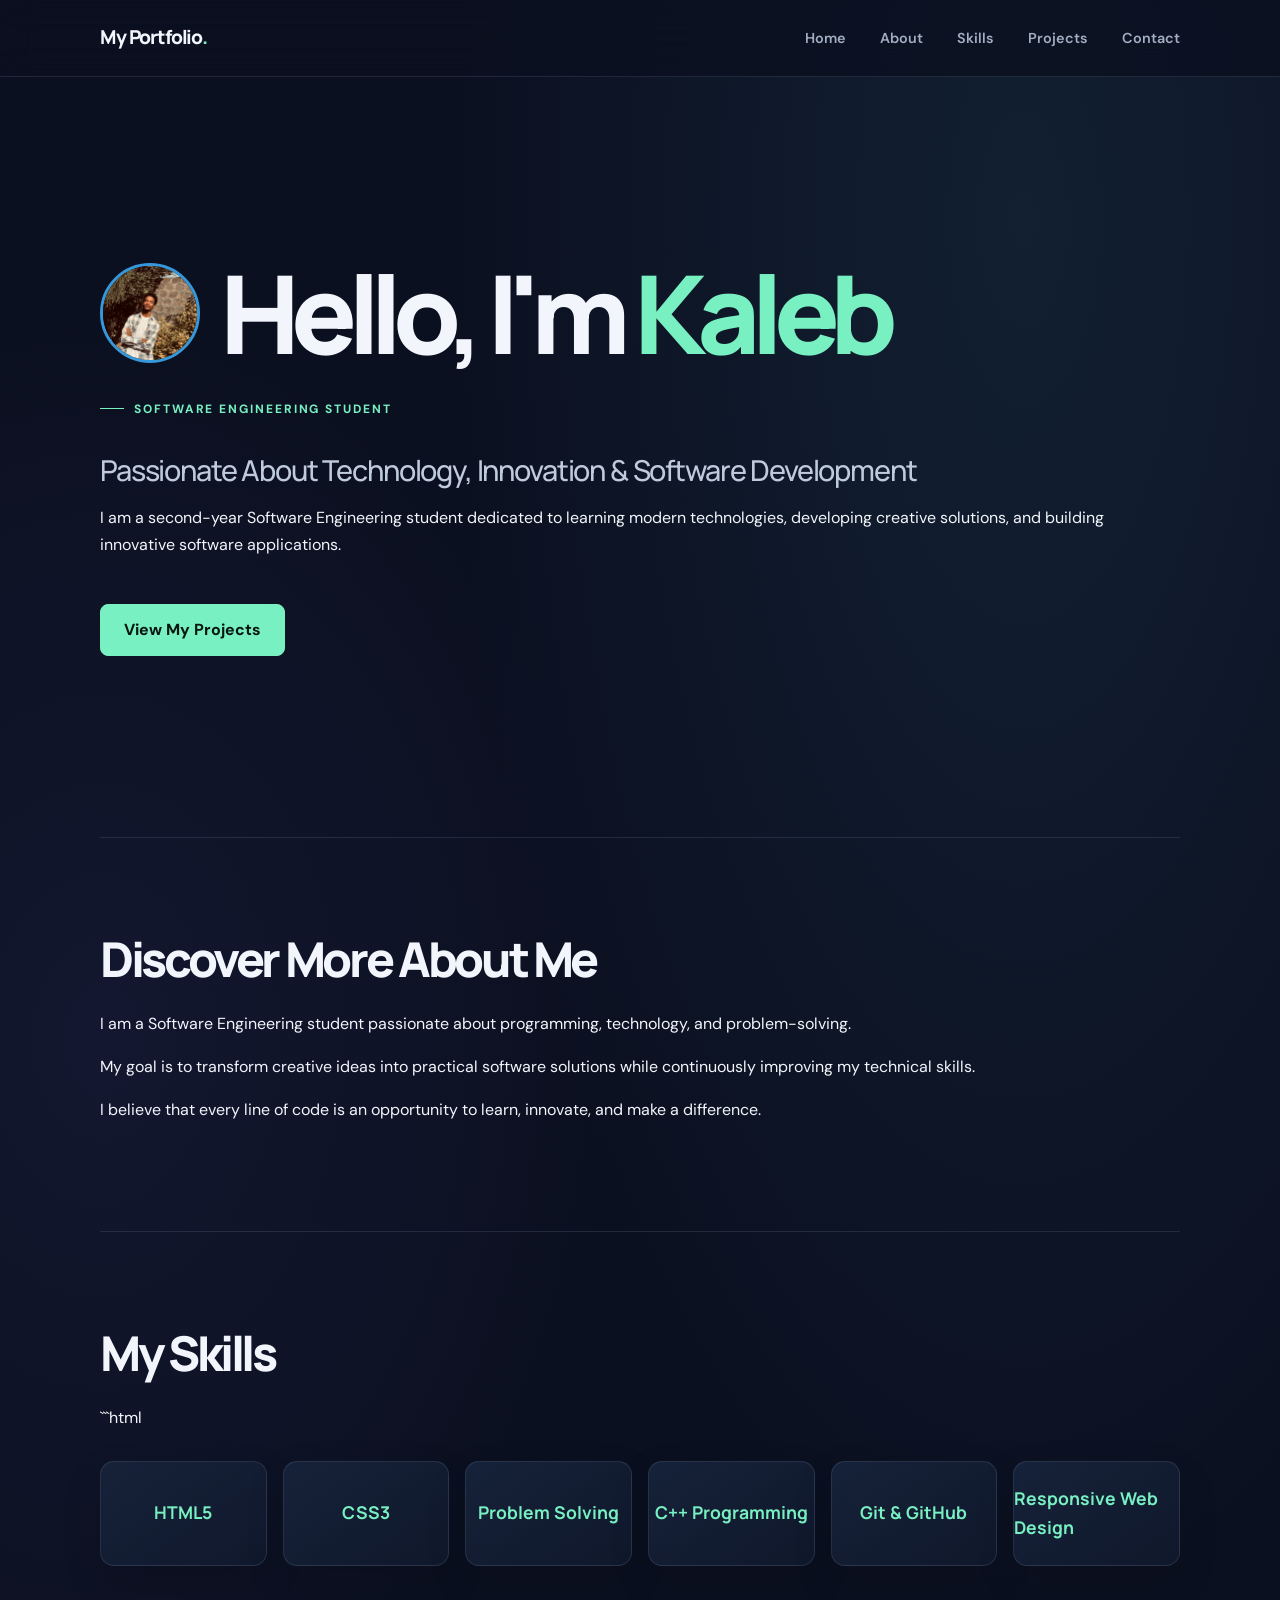
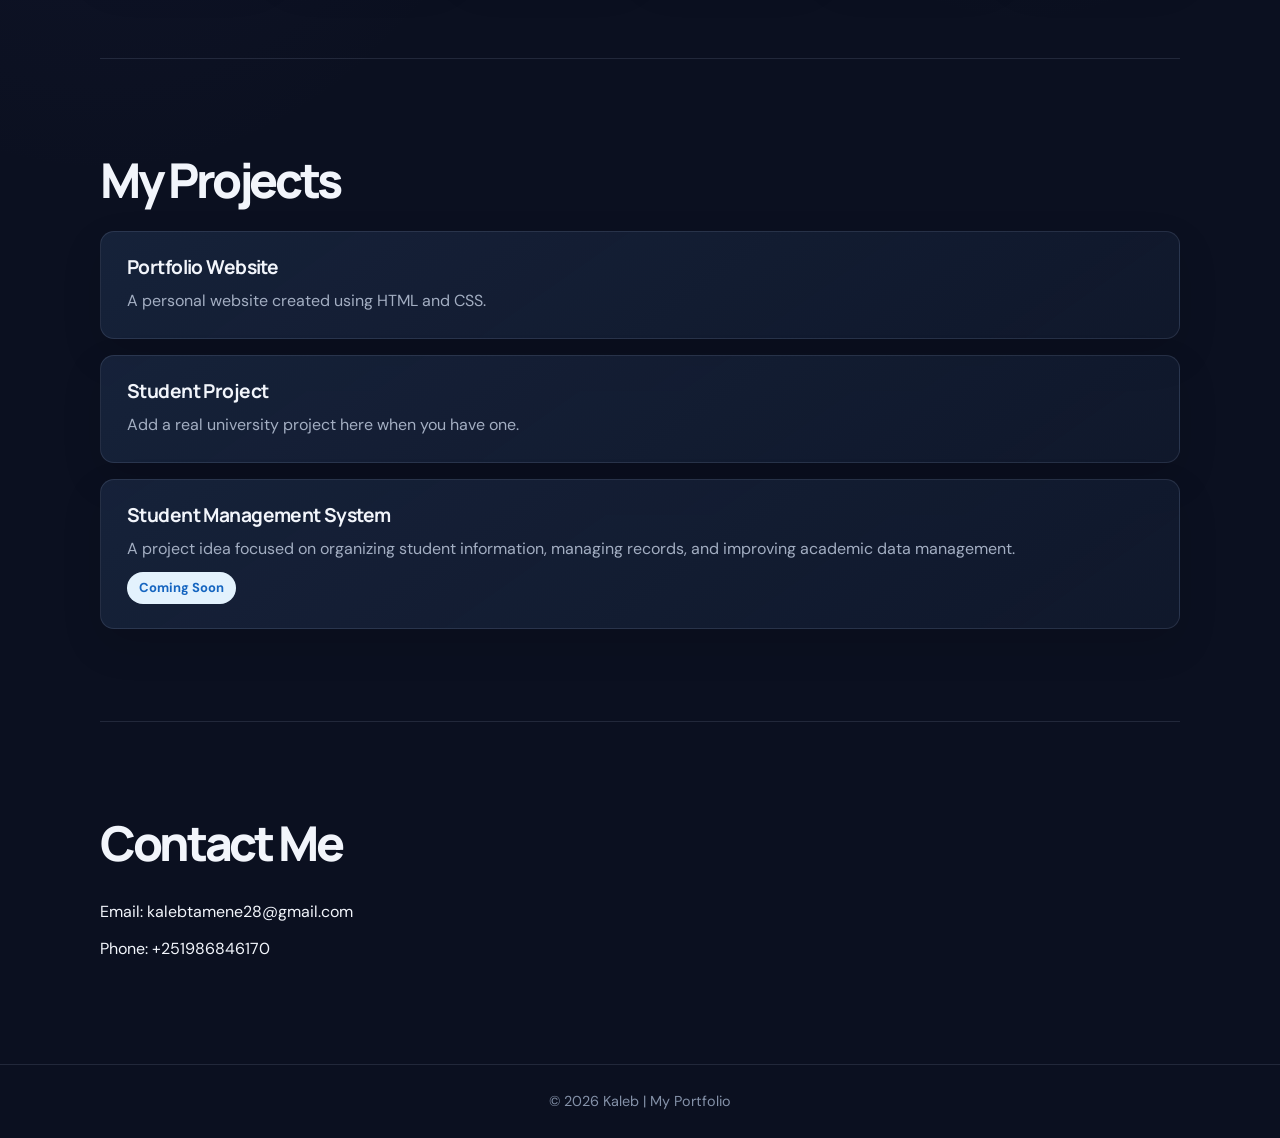
==== index.html @ f167cd74 "jbdnk" ====
<!DOCTYPE html>
<html lang="en">
<head>
  <meta charset="UTF-8">
  <meta name="viewport" content="width=device-width, initial-scale=1.0">
  <title>My Portfolio</title>
  <link rel="stylesheet" href="style.css">
</head>
<body>
<header>
  <nav>
    <h2>My Portfolio</h2>
      
      <div class="links">
        <a href="#home">Home</a>
        <a href="#about">About</a>
        <a href="#skills">Skills</a>
        <a href="#projects">Projects</a>
        <a href="#contact">Contact</a>
      </div>
    </nav>
  

</header>
  
  <section id="home" class="hero">
    <div class="profile-intro">
      <img src="imgka.webp" alt="Photo of Kaleb" class="profile-pic">
      <h1>Hello, I'm <span>Kaleb</span></h1>
    </div>
      <p class="tag">SOFTWARE ENGINEERING STUDENT</p>

    <h3>Passionate About Technology, Innovation & Software Development</h3>
    <p>
  I am a second-year Software Engineering student dedicated to learning
  modern technologies, developing creative solutions, and building
  innovative software applications.
</p>
    <a class="btn" href="#projects">View My Projects</a>
  </section>

  <section id="about">
   <h2>Discover More About Me</h2>
   <p>
  I am a Software Engineering student passionate about programming,
  technology, and problem-solving.
</p>

<p>
  My goal is to transform creative ideas into practical software
  solutions while continuously improving my technical skills.
</p>

<p>
  I believe that every line of code is an opportunity to learn,
  innovate, and make a difference.
</p>
  </section>

  <section id="skills">
    <h2>My Skills</h2>
    ```html
<div class="cards">
  <div class="card">HTML5</div>
  <div class="card">CSS3</div>
  <div class="card">Problem Solving</div>
  <div class="card">C++ Programming</div>
  <div class="card">Git & GitHub</div>
  <div class="card">Responsive Web Design</div>
</div>
  </section>

  <section id="projects">
    <h2>My Projects</h2>
    <div class="card">
      <h3>Portfolio Website</h3>
      <p>A personal website created using HTML and CSS.</p>
    </div>
    <div class="card">
      <h3>Student Project</h3>
      <p>Add a real university project here when you have one.</p>
    </div>
    <div class="card">
  <h3>Student Management System</h3>
  <p>
    A project idea focused on organizing student information,
    managing records, and improving academic data management.
  </p>
  <span class="project-status">Coming Soon</span>
</div>
  </section>

  <section id="contact">
    <h2>Contact Me</h2>
    <p>Email: kalebtamene28@gmail.com</p>
    <p>Phone: +251986846170</p>
  </section>

  <footer>
    <p>&copy; 2026 Kaleb | My Portfolio</p>
  </footer>

  <script src="script.js"></script>
</body>
</html>
---- style.css ----
@import url("https://fonts.googleapis.com/css2?family=DM+Sans:wght@400;500;600;700&family=Manrope:wght@400;500;600;700;800&display=swap");

:root {
  color-scheme: dark;
  --page: #0b1020;
  --surface: #111a2e;
  --surface-light: #17233b;
  --text: #f2f5fb;
  --muted: #a3aec2;
  --accent: #78f0c2;
  --accent-strong: #3dd6a0;
  --line: rgba(195, 212, 240, 0.12);
  --content-width: 1080px;
}

* {
  box-sizing: border-box;
}

html {
  scroll-behavior: smooth;
  scroll-padding-top: 96px;
}

body {
  min-width: 320px;
  margin: 0;
  background:
    radial-gradient(ellipse at 80% 8%, rgba(55, 115, 145, 0.16), transparent 36rem),
    radial-gradient(ellipse at 8% 38%, rgba(76, 75, 160, 0.12), transparent 32rem),
    var(--page);
  color: var(--text);
  font-family: "DM Sans", sans-serif;
  font-size: 16px;
  line-height: 1.7;
  -webkit-font-smoothing: antialiased;
}

::selection {
  background: var(--accent);
  color: var(--page);
}

a {
  color: inherit;
}

header {
  position: sticky;
  z-index: 10;
  top: 0;
  border-bottom: 1px solid var(--line);
  background: rgba(11, 16, 32, 0.82);
  backdrop-filter: blur(18px);
}

nav {
  display: flex;
  width: min(var(--content-width), calc(100% - 48px));
  min-height: 76px;
  align-items: center;
  justify-content: space-between;
  margin: 0 auto;
}

nav h2 {
  margin: 0;
  color: var(--text);
  font-family: "Manrope", sans-serif;
  font-size: 1.2rem;
  font-weight: 800;
  letter-spacing: -0.06em;
}

nav h2::after {
  color: var(--accent);
  content: ".";
}

.links {
  display: flex;
  align-items: center;
  gap: clamp(16px, 3vw, 34px);
}

.links a {
  color: var(--muted);
  font-size: 0.9rem;
  font-weight: 600;
  text-decoration: none;
  transition: color 180ms ease;
}

.links a:hover,
.links a:focus-visible {
  color: var(--accent);
}

section {
  width: min(var(--content-width), calc(100% - 48px));
  margin: 0 auto;
  padding: 92px 0;
}

.hero {
  display: flex;
  min-height: min(760px, calc(100svh - 76px));
  flex-direction: column;
  align-items: flex-start;
  justify-content: center;
  padding-top: 100px;
  padding-bottom: 110px;
}

.tag {
  display: inline-flex;
  align-items: center;
  gap: 10px;
  margin: 0 0 20px;
  color: var(--accent);
  font-size: 0.75rem;
  font-weight: 700;
  letter-spacing: 0.16em;
}

.tag::before {
  width: 24px;
  height: 1px;
  background: currentColor;
  content: "";
}

h1,
h2,
h3,
h4 {
  color: var(--text);
  font-family: "Manrope", sans-serif;
  line-height: 1.2;
}

.hero h1 {
  margin: 0;
  font-size: clamp(3.5rem, 9vw, 6.8rem);
  font-weight: 800;
  letter-spacing: -0.085em;
}

.hero h1 span {
  color: var(--accent);
}

.hero h3 {
  margin: 14px 0 0;
  color: #c0cadd;
  font-size: clamp(1.25rem, 3vw, 1.8rem);
  font-weight: 500;
  letter-spacing: -0.04em;
}

.about-intro,
.about-description {
  max-width: 650px;
  color: var(--muted);
  font-size: 1.04rem;
}

.hero .about-intro {
  margin: 28px 0 0;
  color: #d3dbea;
  font-size: clamp(1.05rem, 2vw, 1.2rem);
}

.hero .about-intro + .about-intro {
  display: none;
}

.hero .about-description {
  margin: 12px 0 0;
}

.btn {
  display: inline-flex;
  min-height: 52px;
  align-items: center;
  justify-content: center;
  margin-top: 30px;
  padding: 0 23px;
  border: 1px solid var(--accent);
  border-radius: 8px;
  background: var(--accent);
  color: #071610;
  font-weight: 700;
  text-decoration: none;
  transition: background 180ms ease, color 180ms ease, transform 180ms ease;
}

.btn:hover {
  transform: translateY(-3px);
  background: transparent;
  color: var(--accent);
}

#about,
#skills,
#projects,
#contact {
  border-top: 1px solid var(--line);
}

section > h2,
#projects > h3 {
  margin: 0 0 22px;
  font-size: clamp(2rem, 5vw, 3rem);
  font-weight: 800;
  letter-spacing: -0.07em;
}

#about .about-intro {
  margin: 0 0 12px;
  color: #d3dbea;
  font-size: 1.2rem;
}

#about .about-description {
  margin: 0;
}

.cards {
  display: grid;
  grid-template-columns: repeat(auto-fit, minmax(150px, 1fr));
  gap: 16px;
  margin-top: 30px;
}

.card {
  border: 1px solid var(--line);
  border-radius: 14px;
  background: linear-gradient(145deg, rgba(23, 35, 59, 0.94), rgba(17, 26, 46, 0.8));
  box-shadow: 0 16px 40px rgba(0, 0, 0, 0.12);
}

.cards .card {
  display: grid;
  min-height: 105px;
  place-items: center;
  color: var(--accent);
  font-family: "Manrope", sans-serif;
  font-size: 1.1rem;
  font-weight: 700;
  transition: border-color 180ms ease, transform 180ms ease;
}

.cards .card:hover,
#projects .card:hover {
  transform: translateY(-4px);
  border-color: rgba(120, 240, 194, 0.45);
}

#projects .card {
  margin-top: 16px;
  padding: 24px 26px;
  transition: border-color 180ms ease, transform 180ms ease;
}

#projects .card h3,
#projects .card h4 {
  margin: 0;
  font-size: 1.2rem;
  letter-spacing: -0.03em;
}

#projects .card p {
  margin: 8px 0 0;
  color: var(--muted);
}

#contact p {
  margin: 10px 0;
  color: var(--muted);
}

#contact p:first-of-type {
  margin-top: 26px;
}

#contact p::first-line {
  color: var(--text);
}

footer {
  padding: 24px;
  border-top: 1px solid var(--line);
  color: #8491a8;
  text-align: center;
}

footer p {
  margin: 0;
  font-size: 0.9rem;
}

:focus-visible {
  outline: 2px solid var(--accent);
  outline-offset: 4px;
}

@media (max-width: 640px) {
  nav {
    width: calc(100% - 32px);
    min-height: auto;
    flex-direction: column;
    align-items: flex-start;
    gap: 8px;
    padding: 14px 0 12px;
  }

  nav h2 {
    font-size: 1.1rem;
  }

  .links {
    width: 100%;
    gap: clamp(14px, 5vw, 24px);
    overflow-x: auto;
    padding: 3px 0;
    scrollbar-width: none;
  }

  .links::-webkit-scrollbar {
    display: none;
  }

  .links a {
    flex: 0 0 auto;
    font-size: 0.82rem;
  }

  section {
    width: calc(100% - 36px);
    padding: 68px 0;
  }

  .hero {
    min-height: 0;
    padding-top: 96px;
    padding-bottom: 82px;
  }

  .hero h1 {
    font-size: clamp(3.2rem, 17vw, 5rem);
  }

  .about-intro,
  .about-description {
    font-size: 0.98rem;
  }

  .cards {
    grid-template-columns: repeat(2, minmax(0, 1fr));
    gap: 12px;
  }

  #projects .card {
    padding: 20px;
  }
}

@media (prefers-reduced-motion: reduce) {
  *,
  *::before,
  *::after {
    scroll-behavior: auto !important;
    transition-duration: 0.01ms !important;
  }
}

/* Profile Picture */
.profile-intro {
  display: flex;
  align-items: center;
  justify-content: center;
  gap: 20px;
  margin-bottom: 20px;
}

.profile-pic {
  width: 100px;
  height: 100px;
  object-fit: cover;
  border-radius: 50%;
  border: 3px solid #3498db;
  margin: 0;
}

.profile-intro .tag {
  margin: 0;
}
.project-status {
  display: inline-block;
  margin-top: 10px;
  padding: 5px 12px;
  background-color: #e3f2fd;
  color: #1565c0;
  border-radius: 20px;
  font-size: 13px;
  font-weight: bold;
}
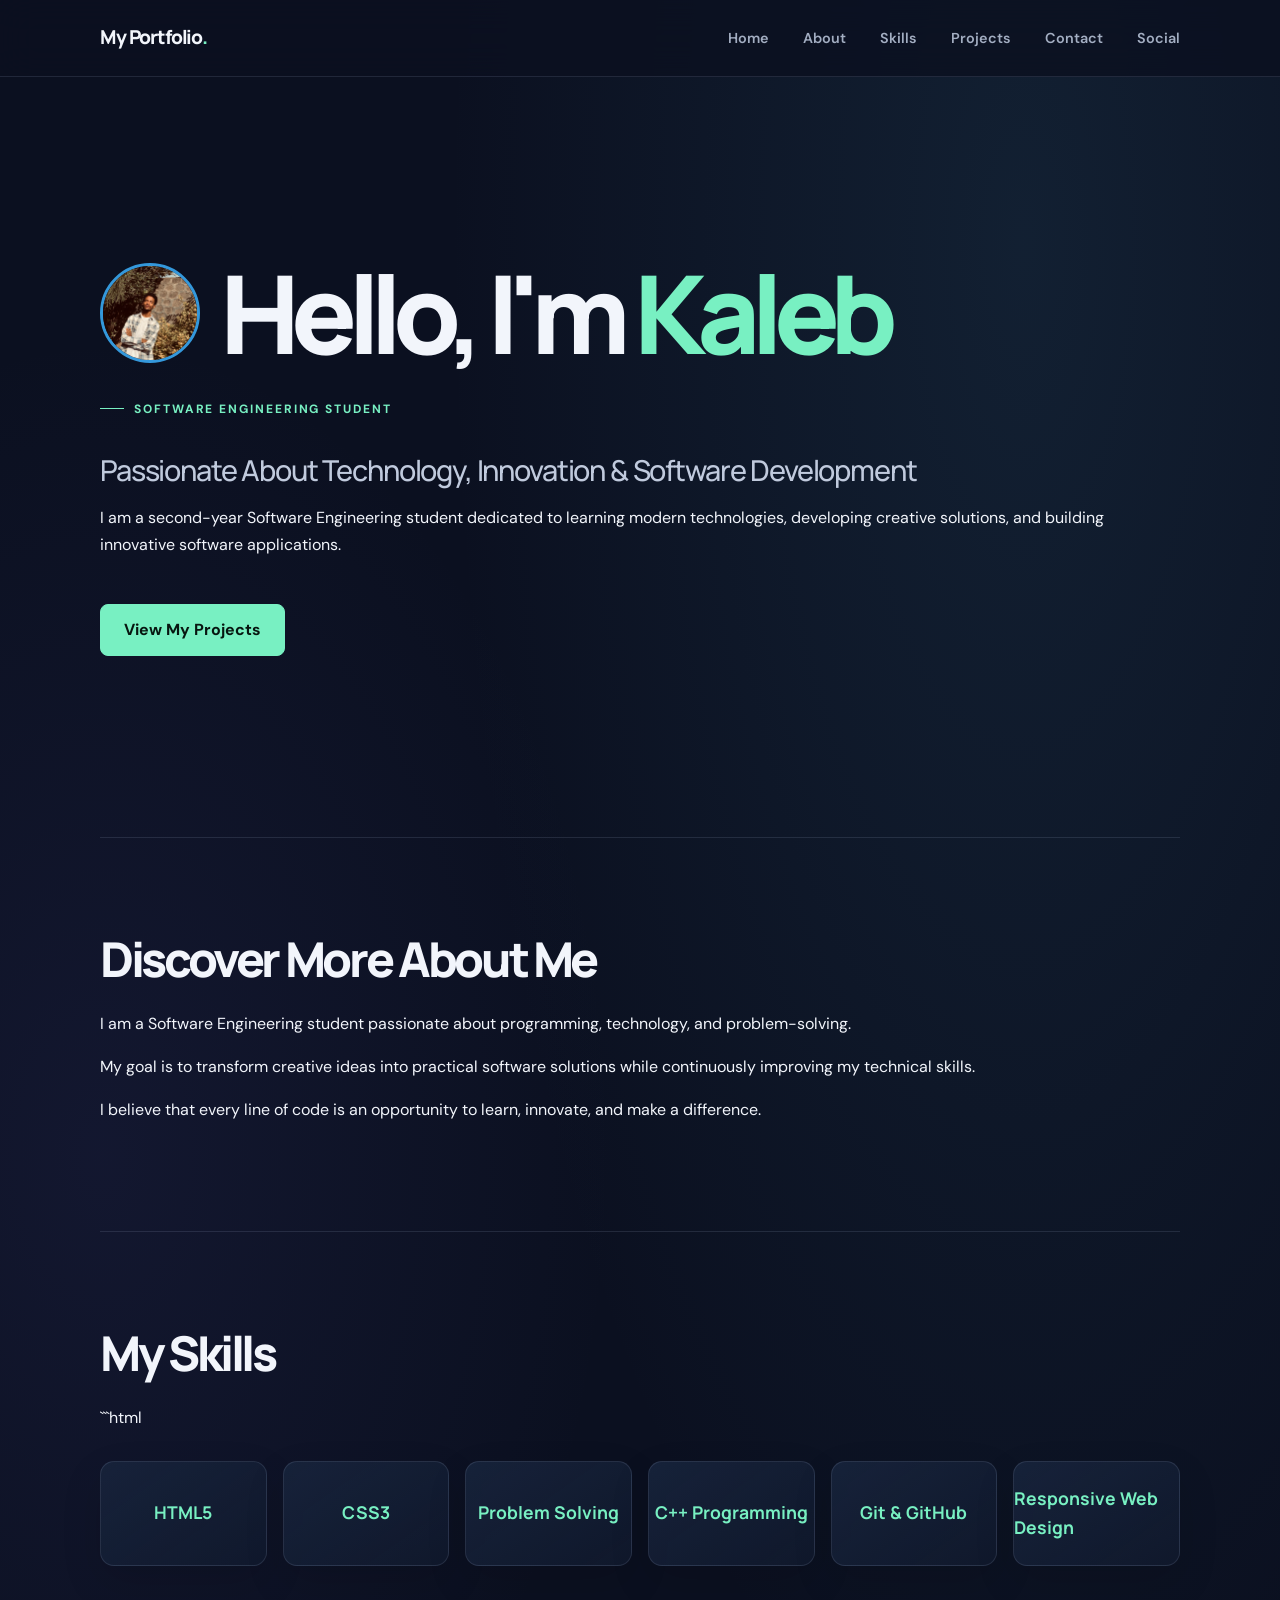
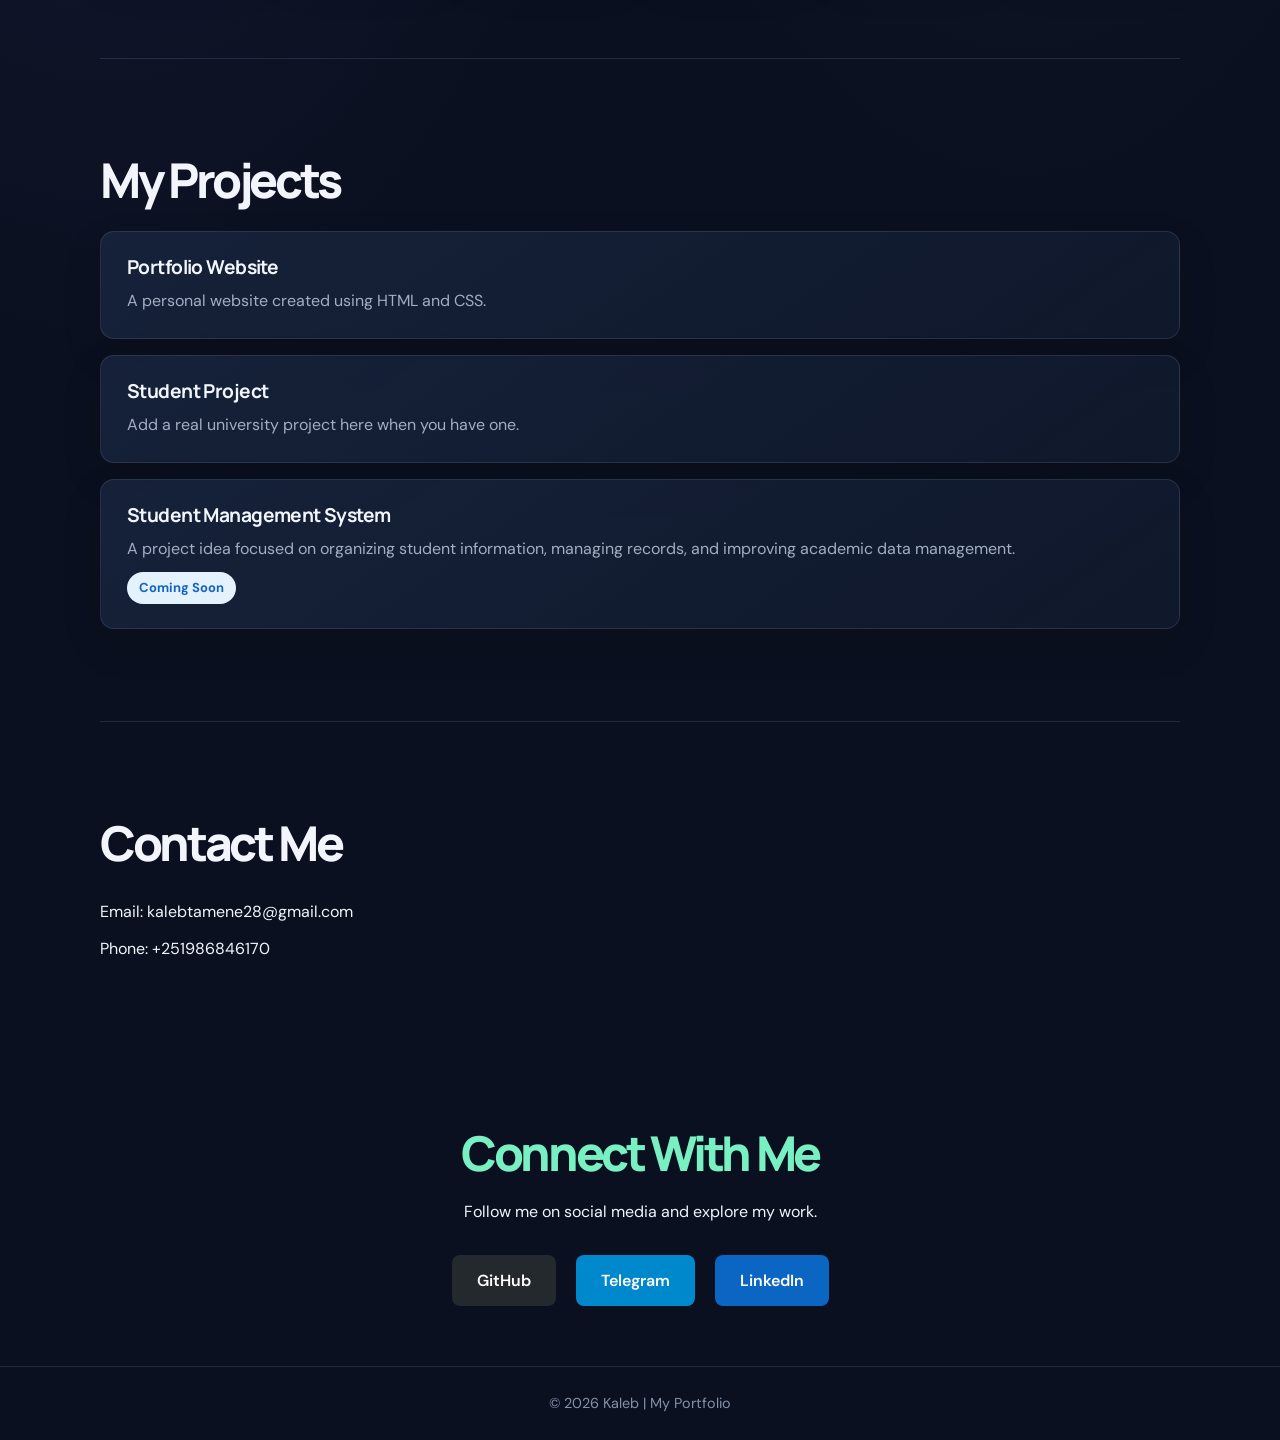
==== commit 7401e43b: "Add social media links to portfolio" ====
--- a/index.html
+++ b/index.html
@@ -17,6 +17,7 @@
         <a href="#skills">Skills</a>
         <a href="#projects">Projects</a>
         <a href="#contact">Contact</a>
+        <a href="#social">Social</a>
       </div>
     </nav>
   
@@ -96,10 +97,40 @@
     <p>Phone: +251986846170</p>
   </section>
 
-  <footer>
-    <p>&copy; 2026 Kaleb | My Portfolio</p>
-  </footer>
+<section id="social" class="social-section">
+  <h2>Connect With Me</h2>
+  <p>Follow me on social media and explore my work.</p>
 
-  <script src="script.js"></script>
+  <div class="social-links">
+    <a href="https://github.com/YOUR_USERNAME"
+       target="_blank"
+       rel="noopener noreferrer"
+       class="social-link github">
+      GitHub
+    </a>
+
+    <a href="https://t.me/YOUR_USERNAME"
+       target="_blank"
+       rel="noopener noreferrer"
+       class="social-link telegram">
+      Telegram
+    </a>
+
+    <a href="https://www.linkedin.com/in/YOUR_USERNAME"
+       target="_blank"
+       rel="noopener noreferrer"
+       class="social-link linkedin">
+      LinkedIn
+    </a>
+  </div>
+</section>
+
+ <footer>
+  <p>&copy; 2026 Kaleb | My Portfolio</p>
+</footer>
+
+<button id="backToTop" title="Back to Top">↑</button>
+
+<script src="script.js"></script>
 </body>
 </html>
--- a/style.css
+++ b/style.css
@@ -406,3 +406,78 @@
   font-size: 13px;
   font-weight: bold;
 }
+
+#backToTop {
+  position: fixed;
+  bottom: 30px;
+  right: 30px;
+
+  width: 50px;
+  height: 50px;
+
+  background: var(--accent);
+  color: white;
+
+  border: none;
+  border-radius: 50%;
+
+  font-size: 25px;
+  cursor: pointer;
+
+  display: none;
+  z-index: 1000;
+
+  transition: transform 0.3s ease;
+}
+
+#backToTop:hover {
+  transform: translateY(-5px);
+}
+
+/* Social Media Section */
+.social-section {
+  text-align: center;
+  padding: 60px 20px;
+}
+
+.social-section h2 {
+  color: var(--accent);
+  margin-bottom: 15px;
+}
+
+.social-section p {
+  color: var(--text-muted);
+  margin-bottom: 30px;
+}
+
+.social-links {
+  display: flex;
+  justify-content: center;
+  flex-wrap: wrap;
+  gap: 20px;
+}
+
+.social-link {
+  text-decoration: none;
+  color: white;
+  padding: 12px 25px;
+  border-radius: 8px;
+  font-weight: 600;
+  transition: transform 0.3s ease;
+}
+
+.social-link:hover {
+  transform: translateY(-5px);
+}
+
+.github {
+  background: #24292e;
+}
+
+.telegram {
+  background: #0088cc;
+}
+
+.linkedin {
+  background: #0a66c2;
+}
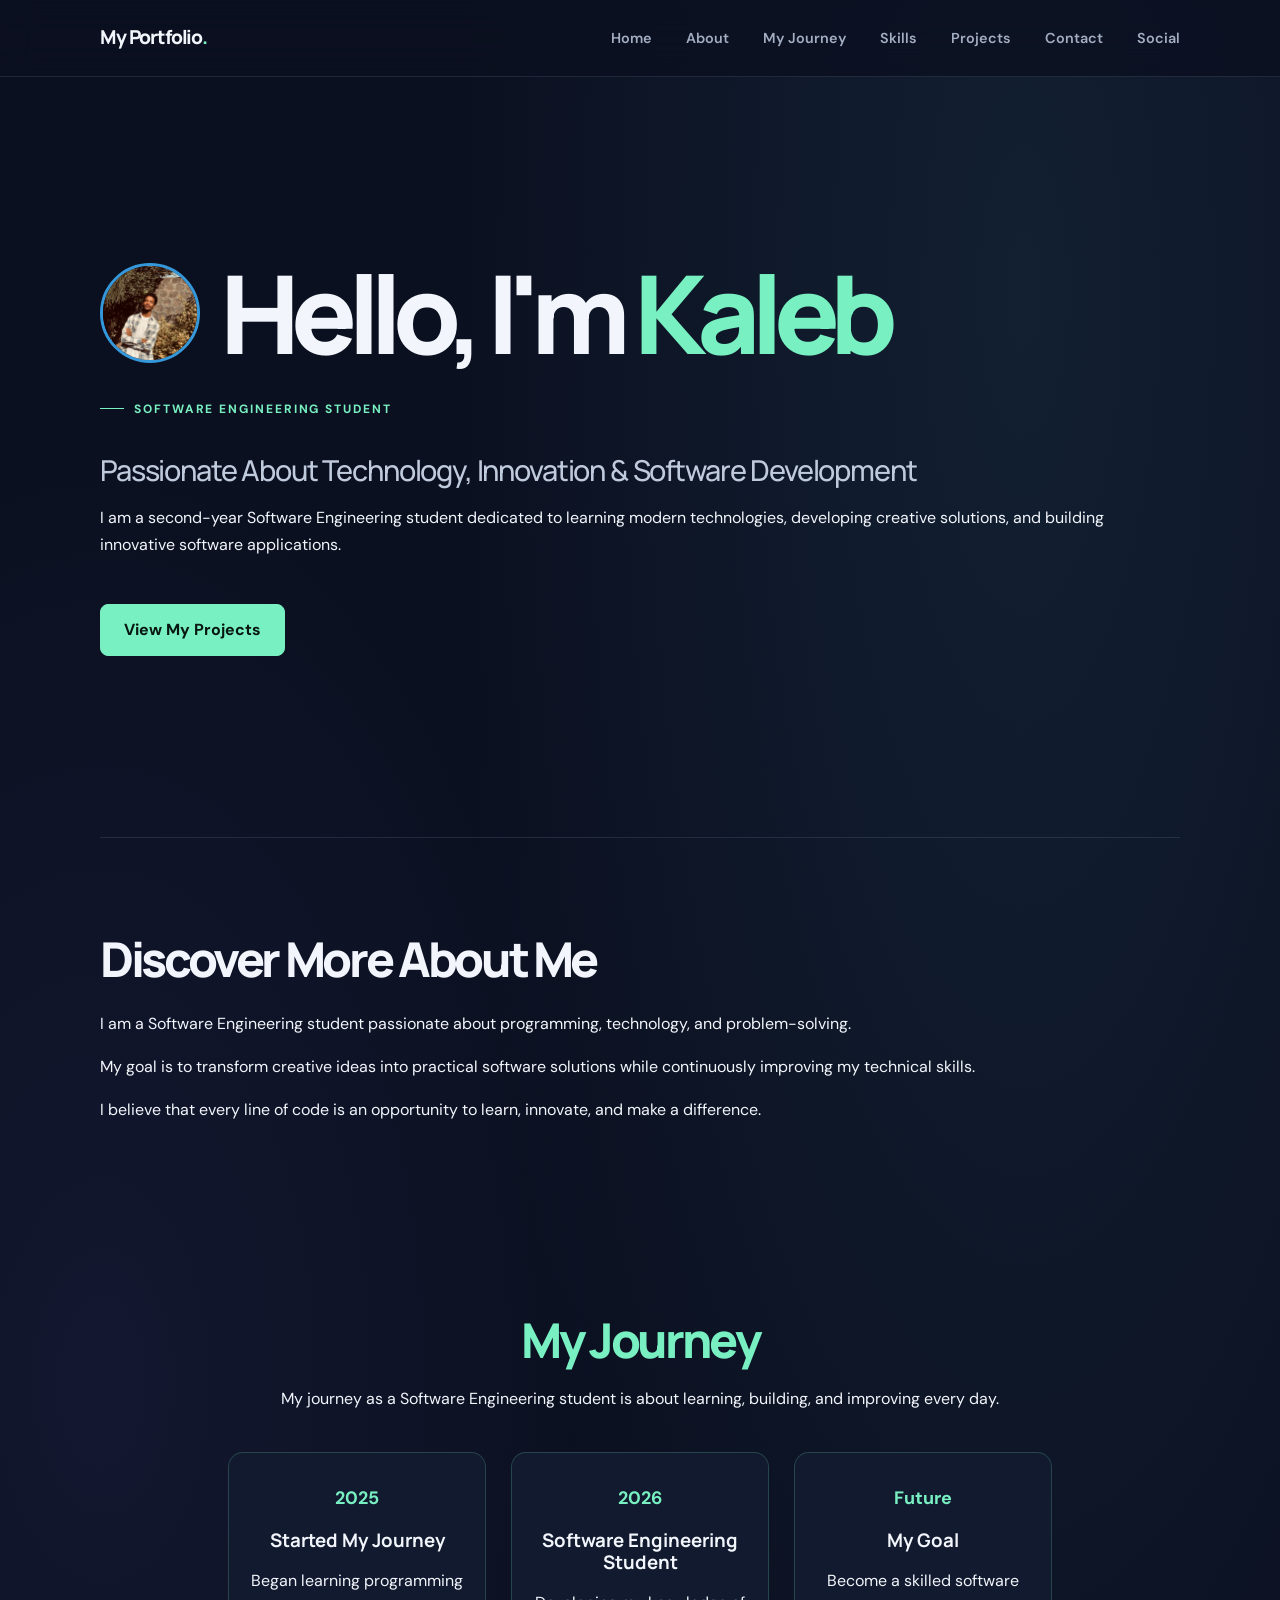
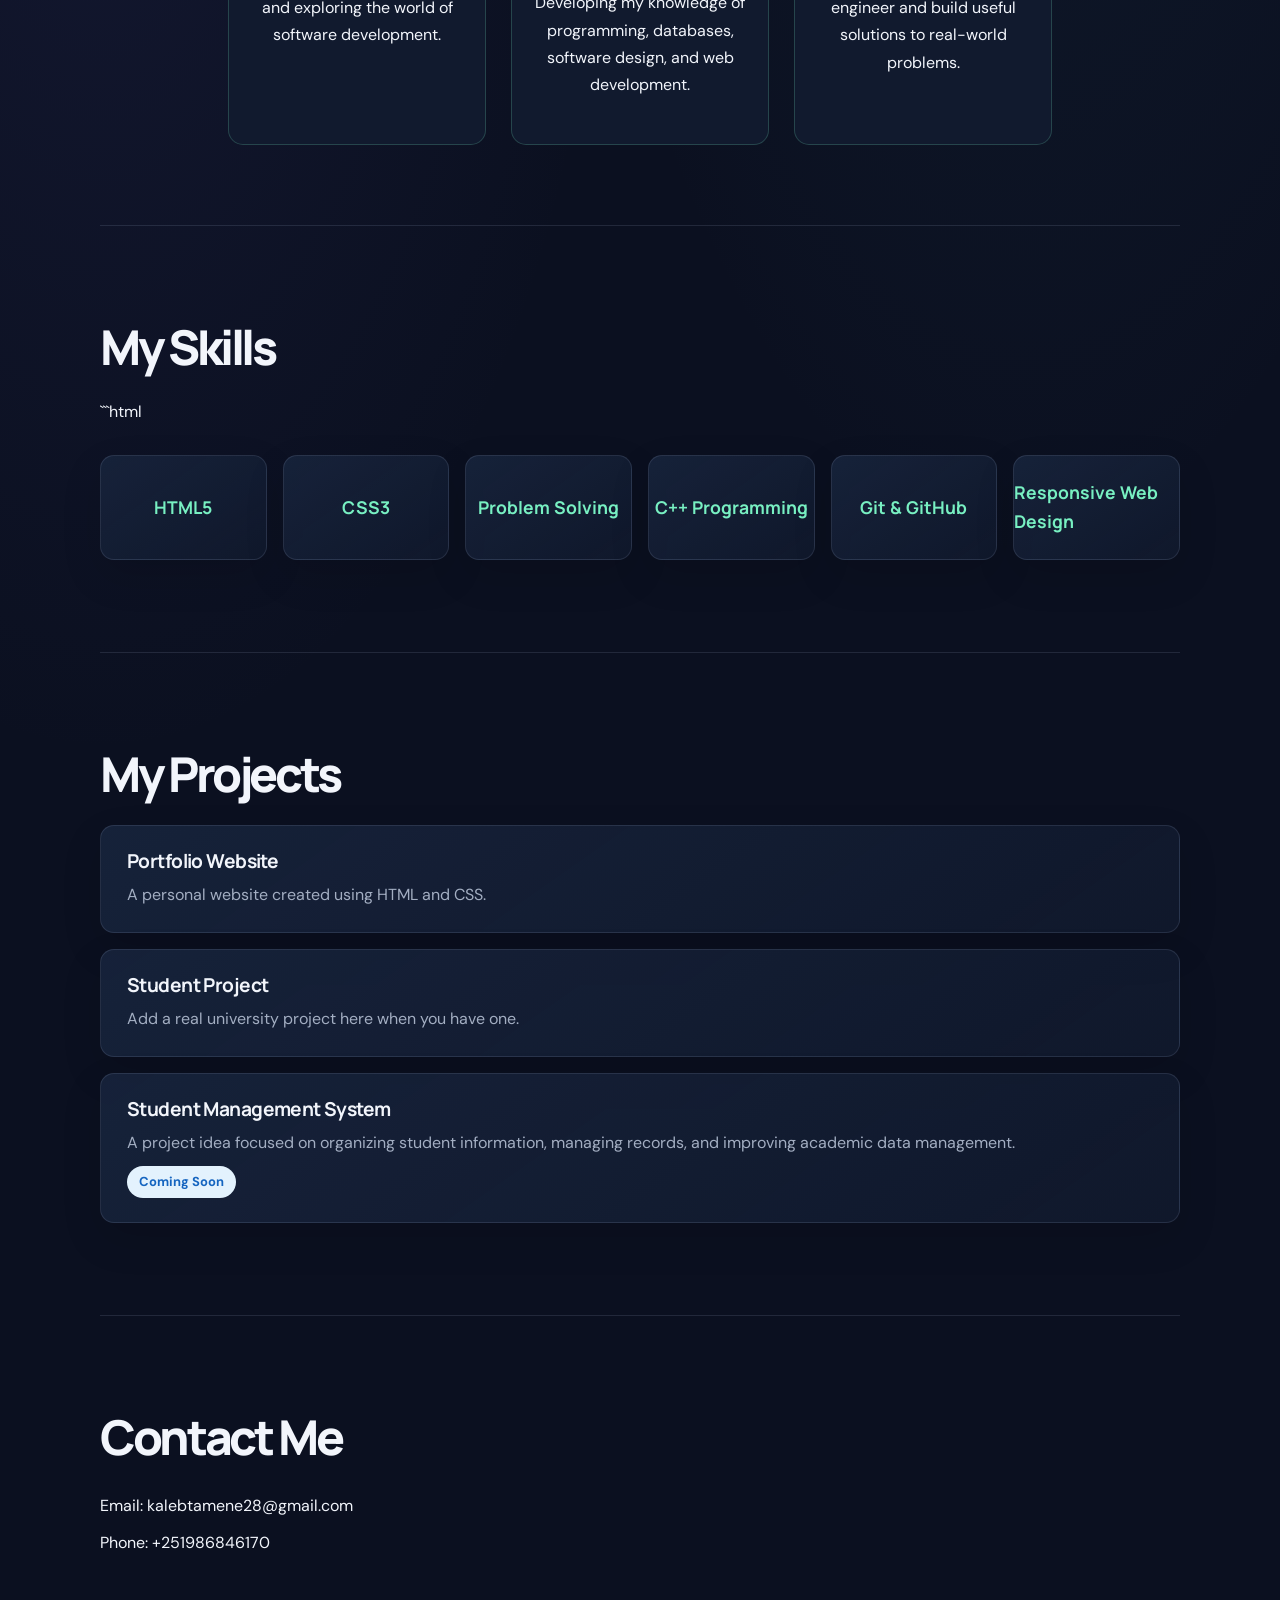
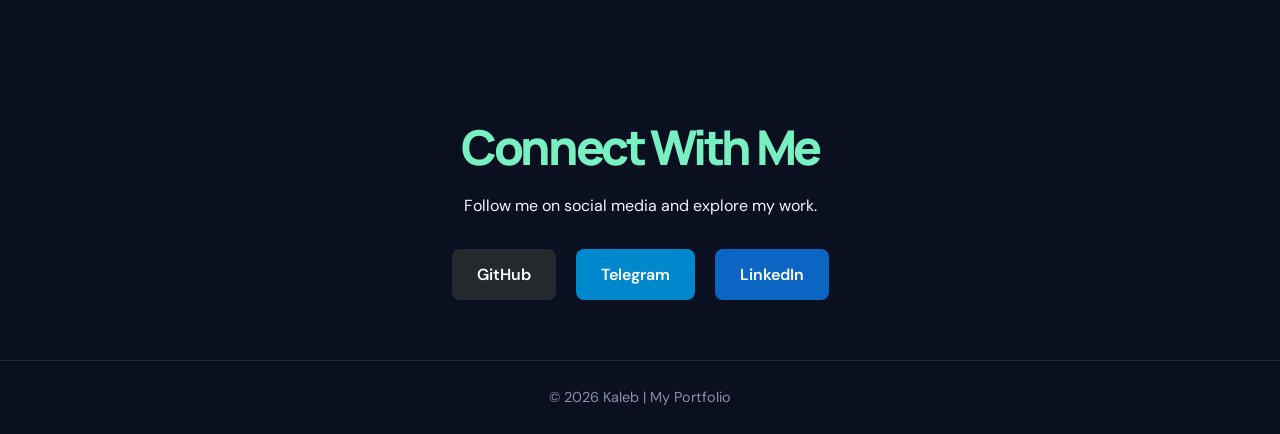
==== commit 780e80bf: "Add my journey section" ====
--- a/index.html
+++ b/index.html
@@ -14,6 +14,7 @@
       <div class="links">
         <a href="#home">Home</a>
         <a href="#about">About</a>
+        <a href="#journey">My Journey</a>
         <a href="#skills">Skills</a>
         <a href="#projects">Projects</a>
         <a href="#contact">Contact</a>
@@ -57,6 +58,44 @@
   innovate, and make a difference.
 </p>
   </section>
+<section id="journey" class="journey-section">
+  <h2>My Journey</h2>
+  <p class="journey-intro">
+    My journey as a Software Engineering student is
+    about learning, building, and improving every day.
+  </p>
+
+  <div class="journey-container">
+
+    <div class="journey-card">
+      <span class="journey-year">2025</span>
+      <h3>Started My Journey</h3>
+      <p>
+        Began learning programming and exploring
+        the world of software development.
+      </p>
+    </div>
+
+    <div class="journey-card">
+      <span class="journey-year">2026</span>
+      <h3>Software Engineering Student</h3>
+      <p>
+        Developing my knowledge of programming,
+        databases, software design, and web development.
+      </p>
+    </div>
+
+    <div class="journey-card">
+      <span class="journey-year">Future</span>
+      <h3>My Goal</h3>
+      <p>
+        Become a skilled software engineer and
+        build useful solutions to real-world problems.
+      </p>
+    </div>
+
+  </div>
+</section>
 
   <section id="skills">
     <h2>My Skills</h2>
--- a/style.css
+++ b/style.css
@@ -481,3 +481,52 @@
 .linkedin {
   background: #0a66c2;
 }
+
+/* My Journey Section */
+.journey-section {
+  padding: 80px 10%;
+  text-align: center;
+}
+
+.journey-section h2 {
+  color: var(--accent);
+  margin-bottom: 15px;
+}
+
+.journey-intro {
+  color: var(--text-muted);
+  margin-bottom: 40px;
+}
+
+.journey-container {
+  display: grid;
+  grid-template-columns: repeat(auto-fit, minmax(220px, 1fr));
+  gap: 25px;
+}
+
+.journey-card {
+  background: var(--surface);
+  padding: 30px 20px;
+  border-radius: 15px;
+  border: 1px solid rgba(120, 240, 194, 0.2);
+  transition: transform 0.3s ease;
+}
+
+.journey-card:hover {
+  transform: translateY(-8px);
+}
+
+.journey-year {
+  color: var(--accent);
+  font-weight: bold;
+  font-size: 18px;
+}
+
+.journey-card h3 {
+  margin: 15px 0;
+}
+
+.journey-card p {
+  color: var(--text-muted);
+  line-height: 1.7;
+}
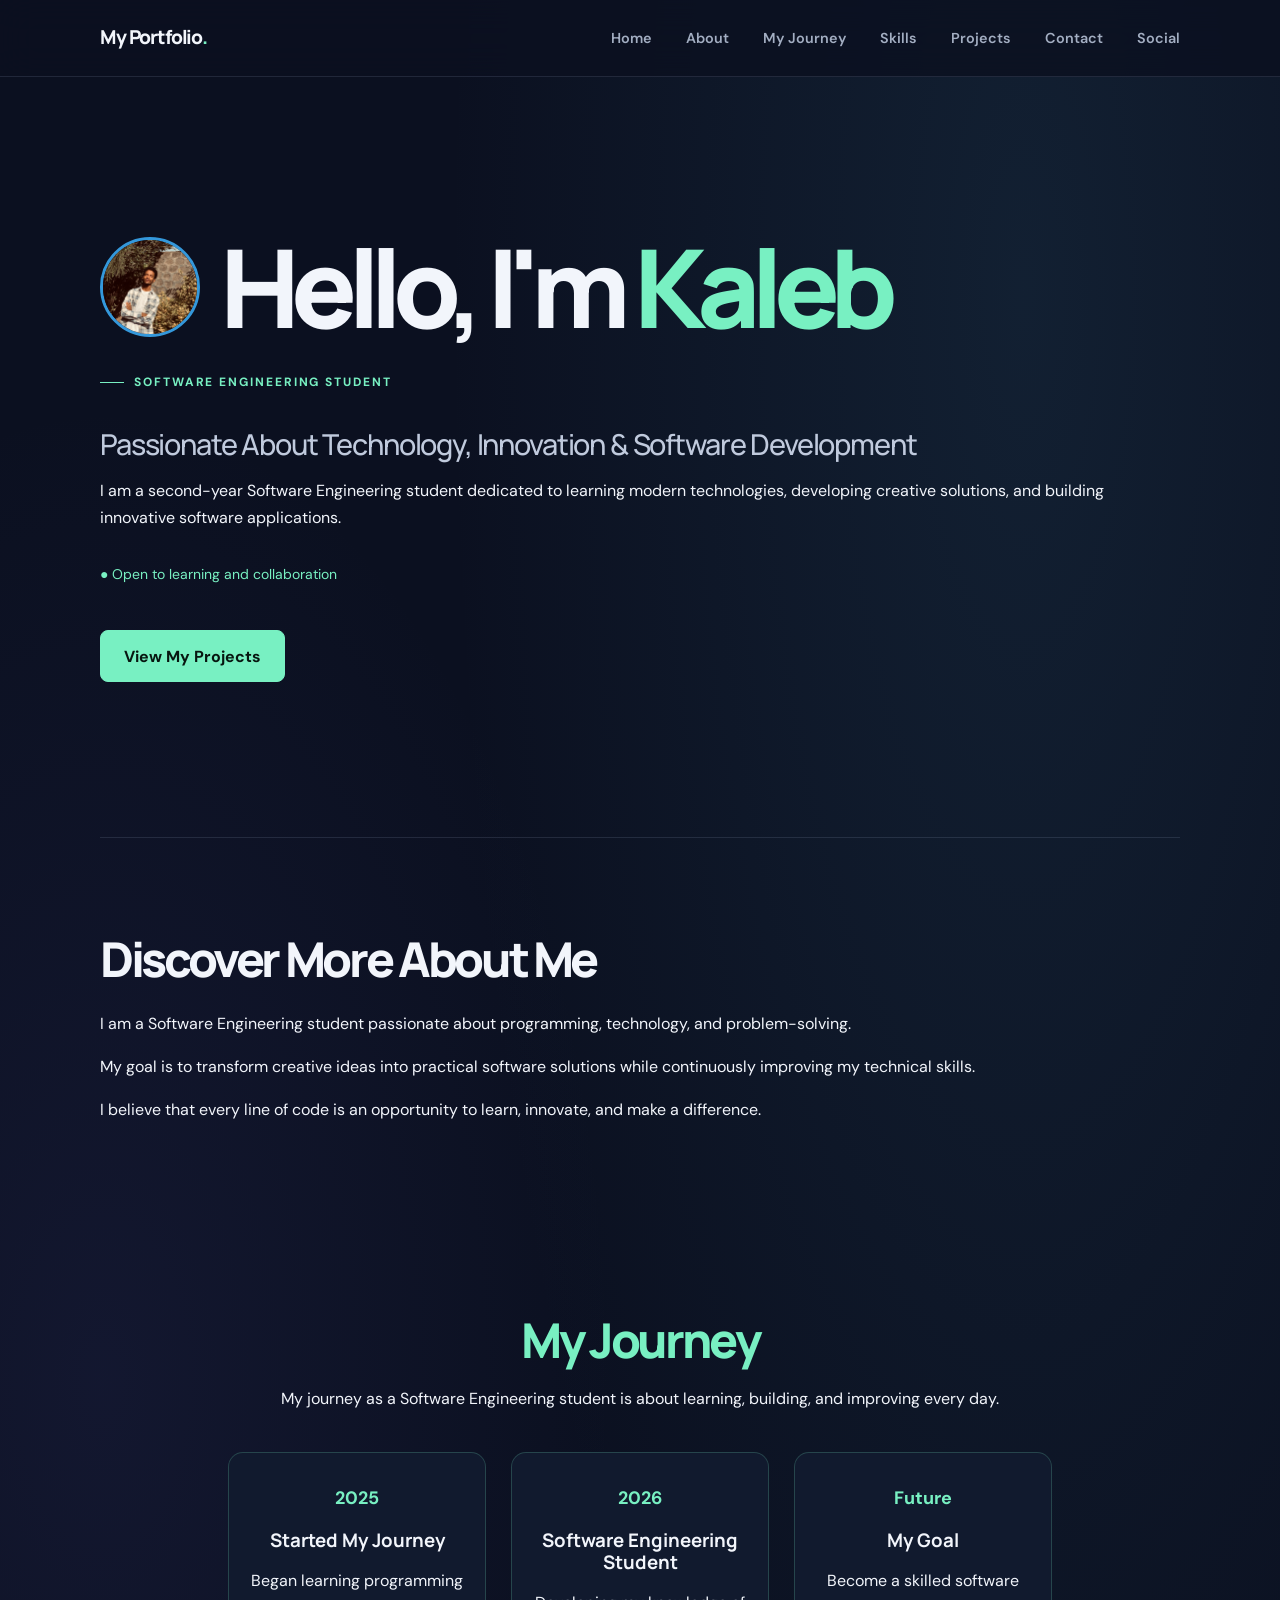
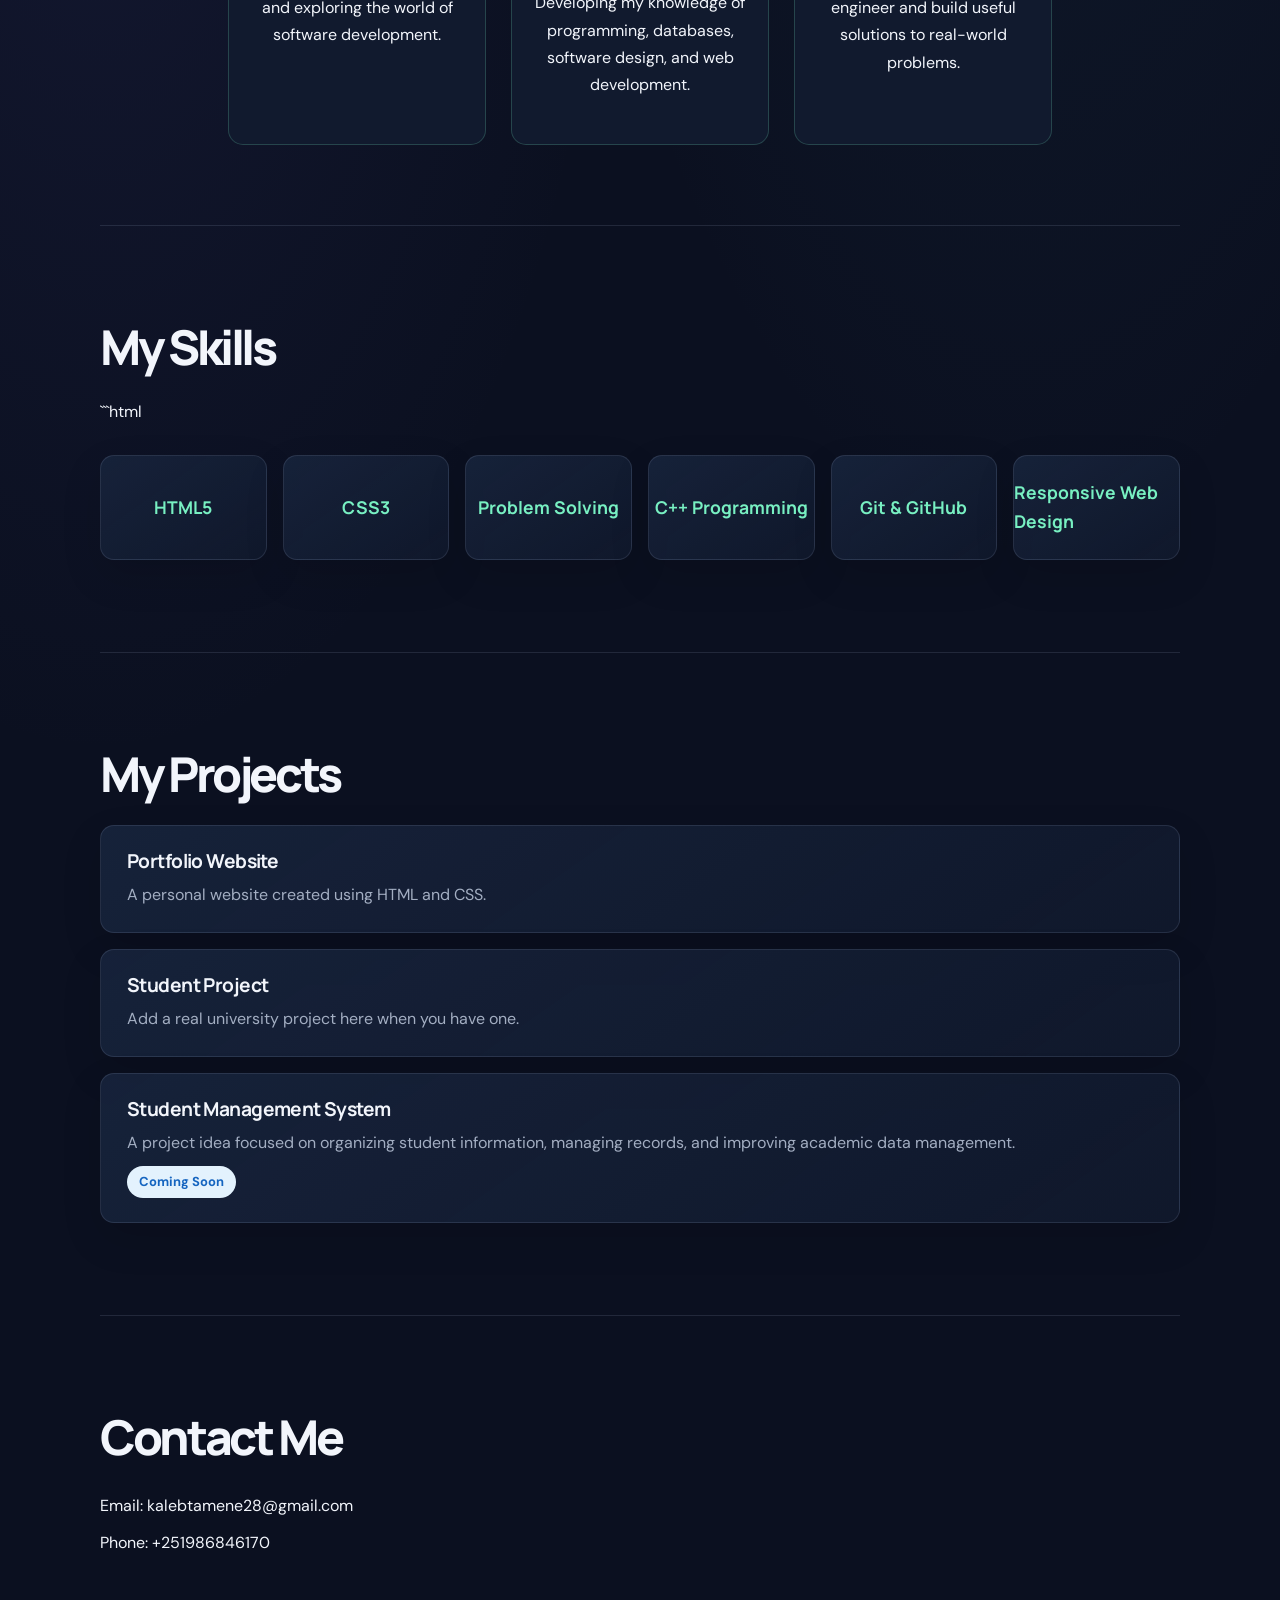
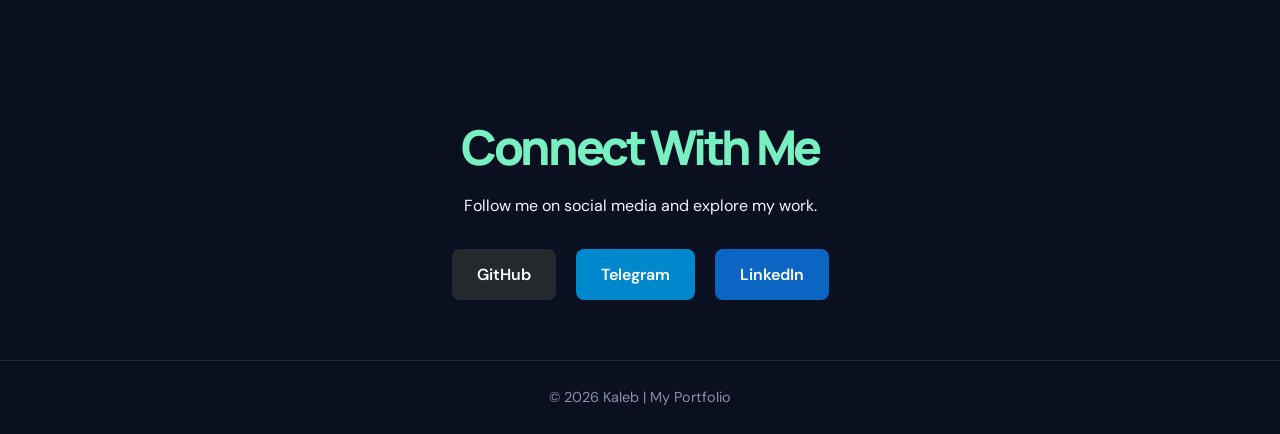
==== commit 3e6fc855: "Add availability status" ====
--- a/index.html
+++ b/index.html
@@ -37,6 +37,9 @@
   I am a second-year Software Engineering student dedicated to learning
   modern technologies, developing creative solutions, and building
   innovative software applications.
+</p>
+<p class="availability">
+  ● Open to learning and collaboration
 </p>
     <a class="btn" href="#projects">View My Projects</a>
   </section>
--- a/style.css
+++ b/style.css
@@ -530,3 +530,8 @@
   color: var(--text-muted);
   line-height: 1.7;
 }
+.availability {
+  color: var(--accent);
+  font-size: 14px;
+  margin-top: 15px;
+}
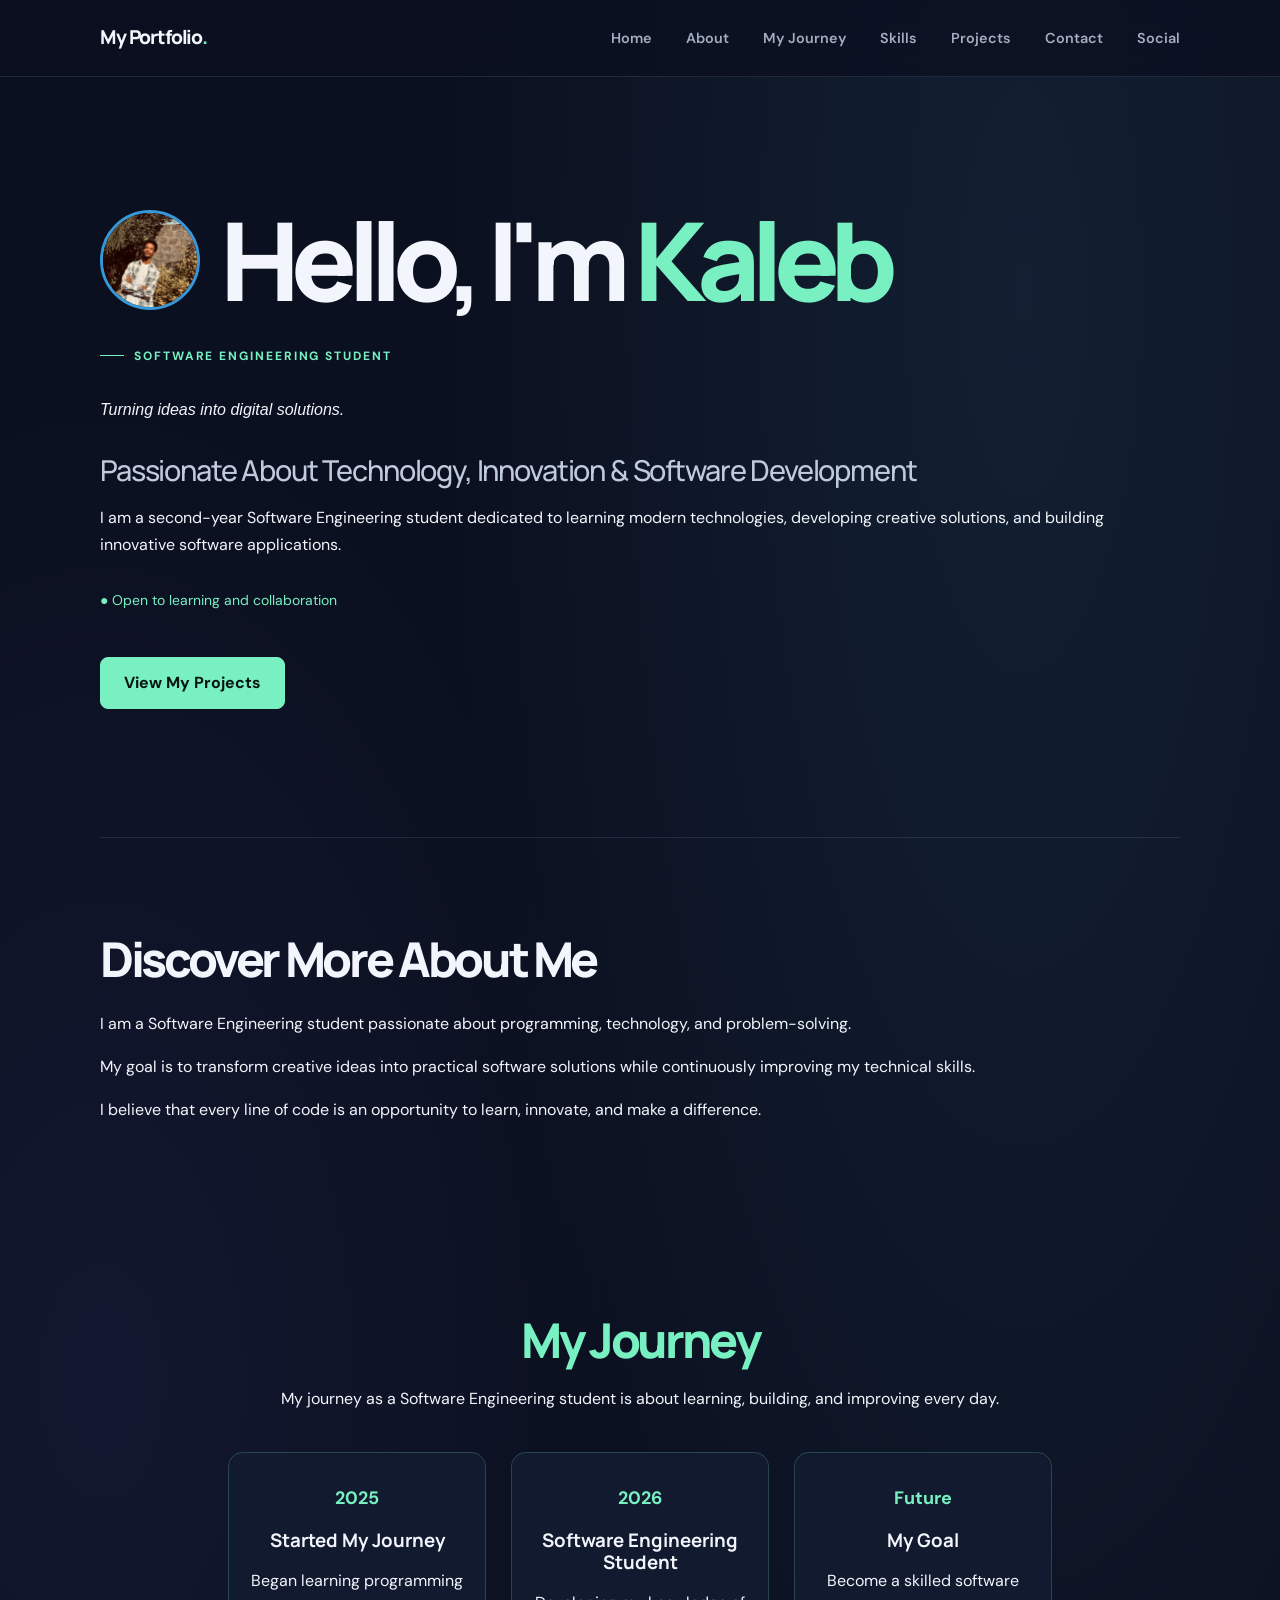
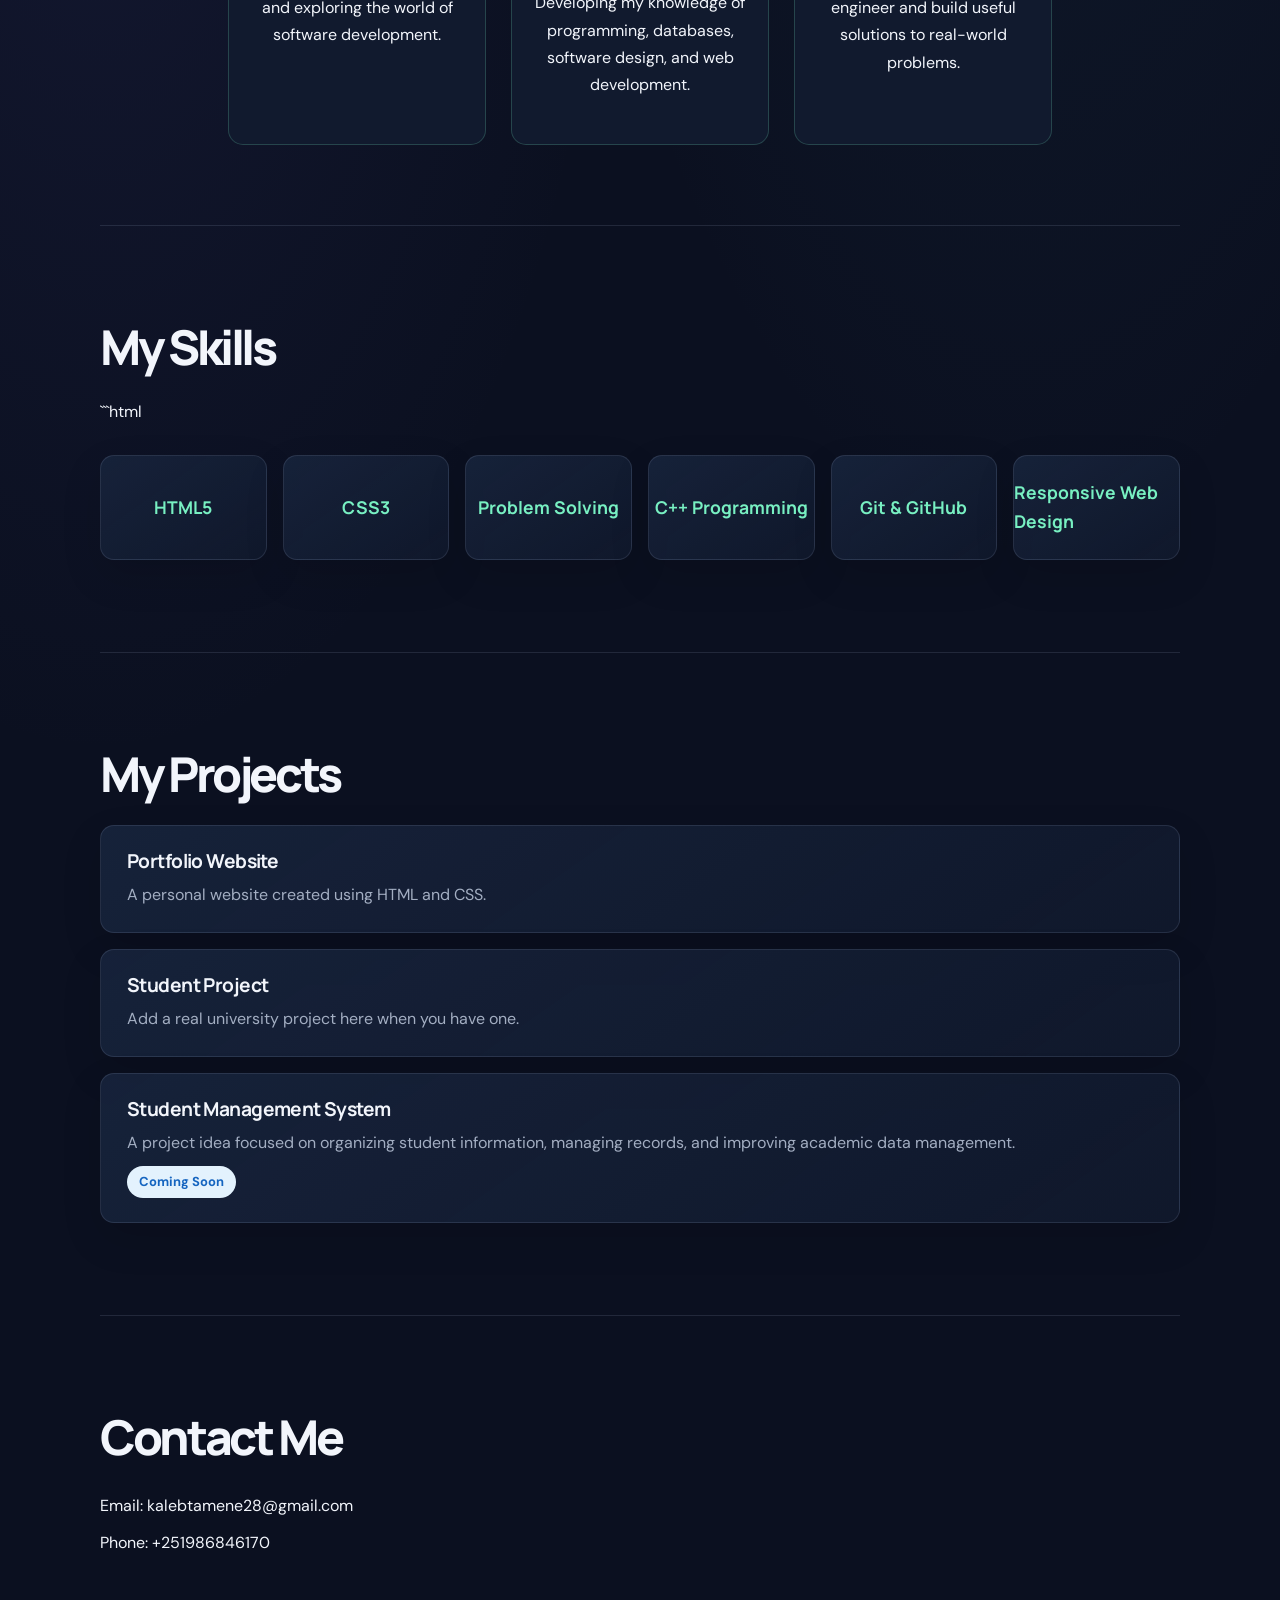
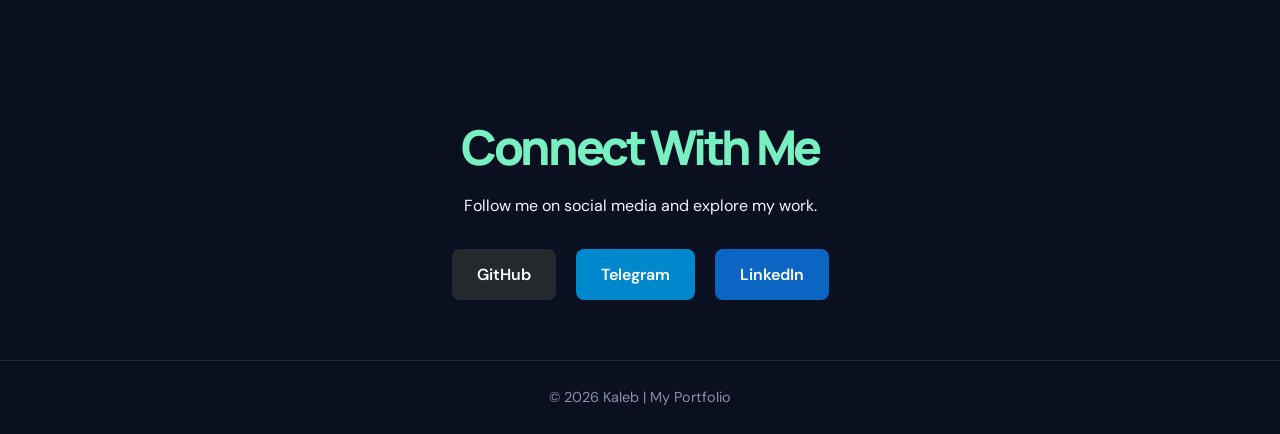
==== commit 35ca2c9a: "Add personal tagline to hero section" ====
--- a/index.html
+++ b/index.html
@@ -31,6 +31,9 @@
       <h1>Hello, I'm <span>Kaleb</span></h1>
     </div>
       <p class="tag">SOFTWARE ENGINEERING STUDENT</p>
+      <p class="tagline">
+  Turning ideas into digital solutions.
+</p>
 
     <h3>Passionate About Technology, Innovation & Software Development</h3>
     <p>
--- a/style.css
+++ b/style.css
@@ -534,4 +534,9 @@
   color: var(--accent);
   font-size: 14px;
   margin-top: 15px;
+}.tagline {
+  color: var(--text-muted);
+  font-size: 16px;
+  font-style: italic;
+  margin-top: 10px;
 }
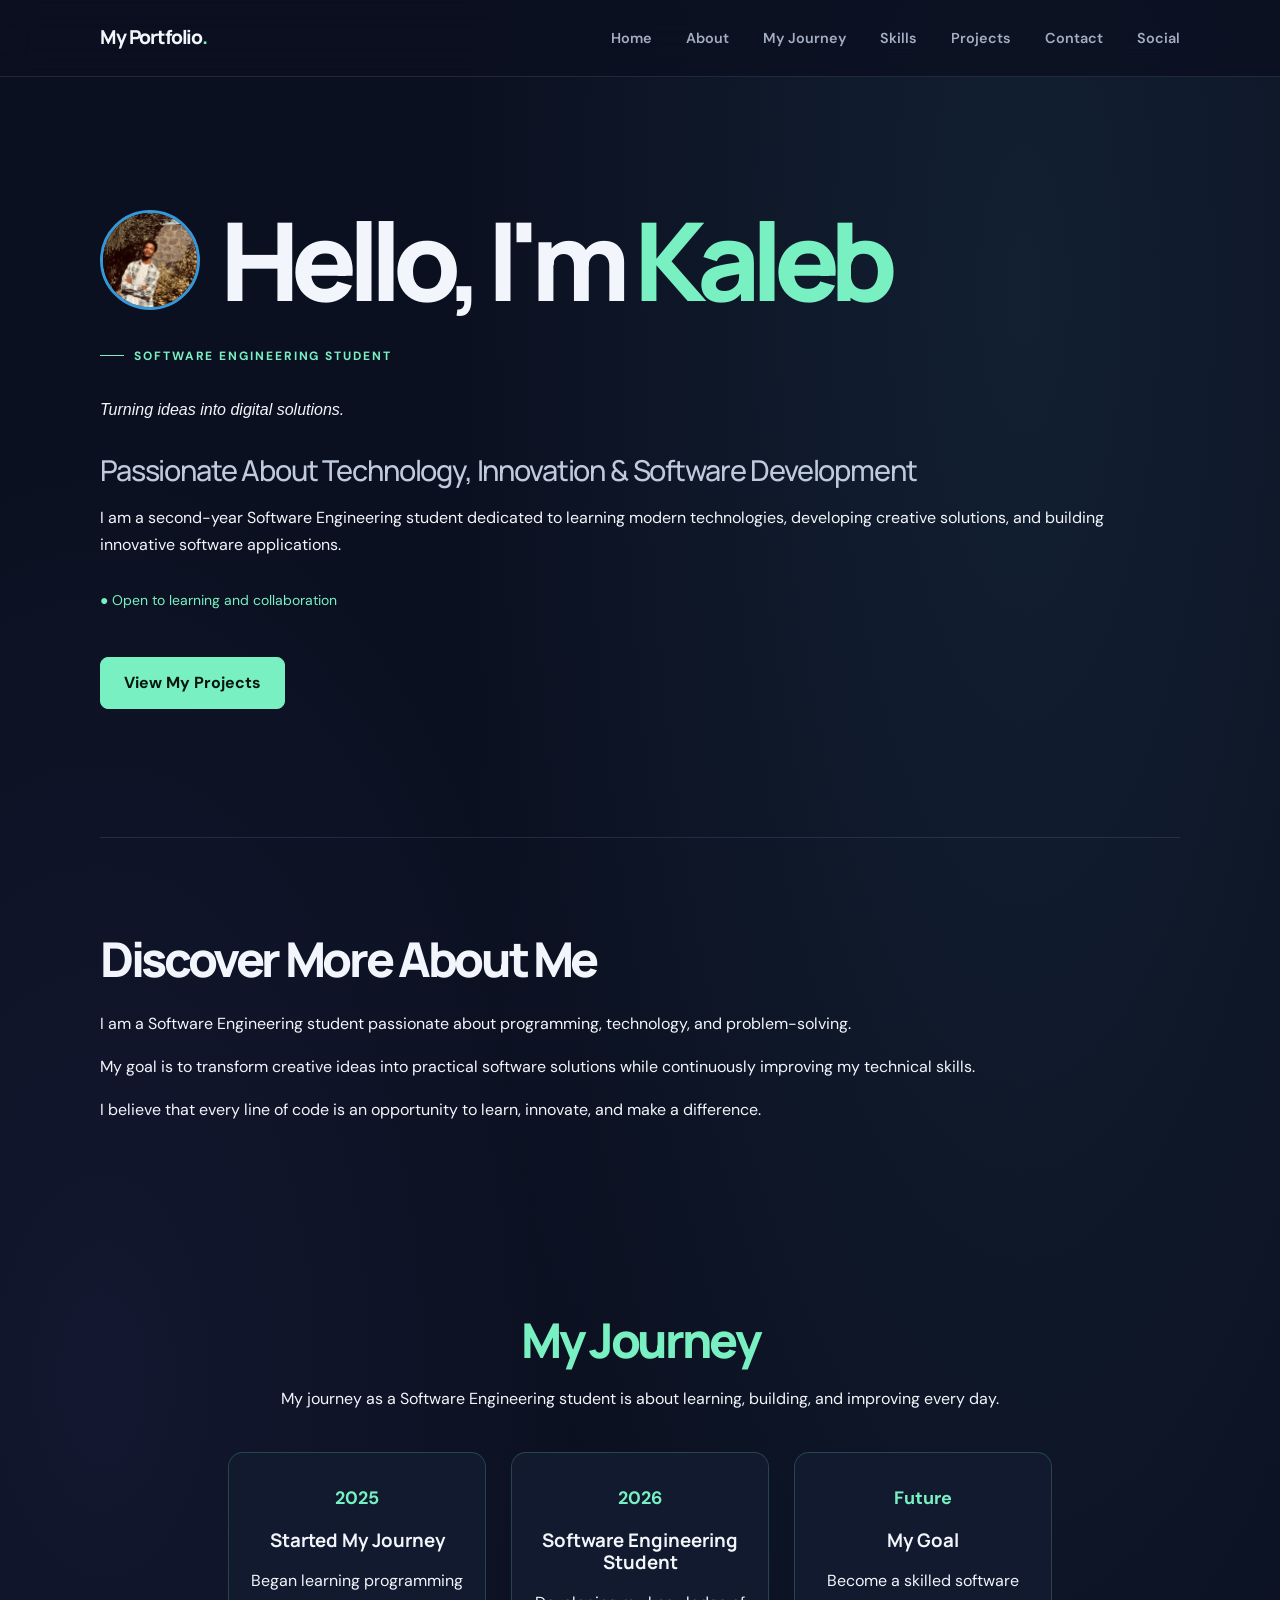
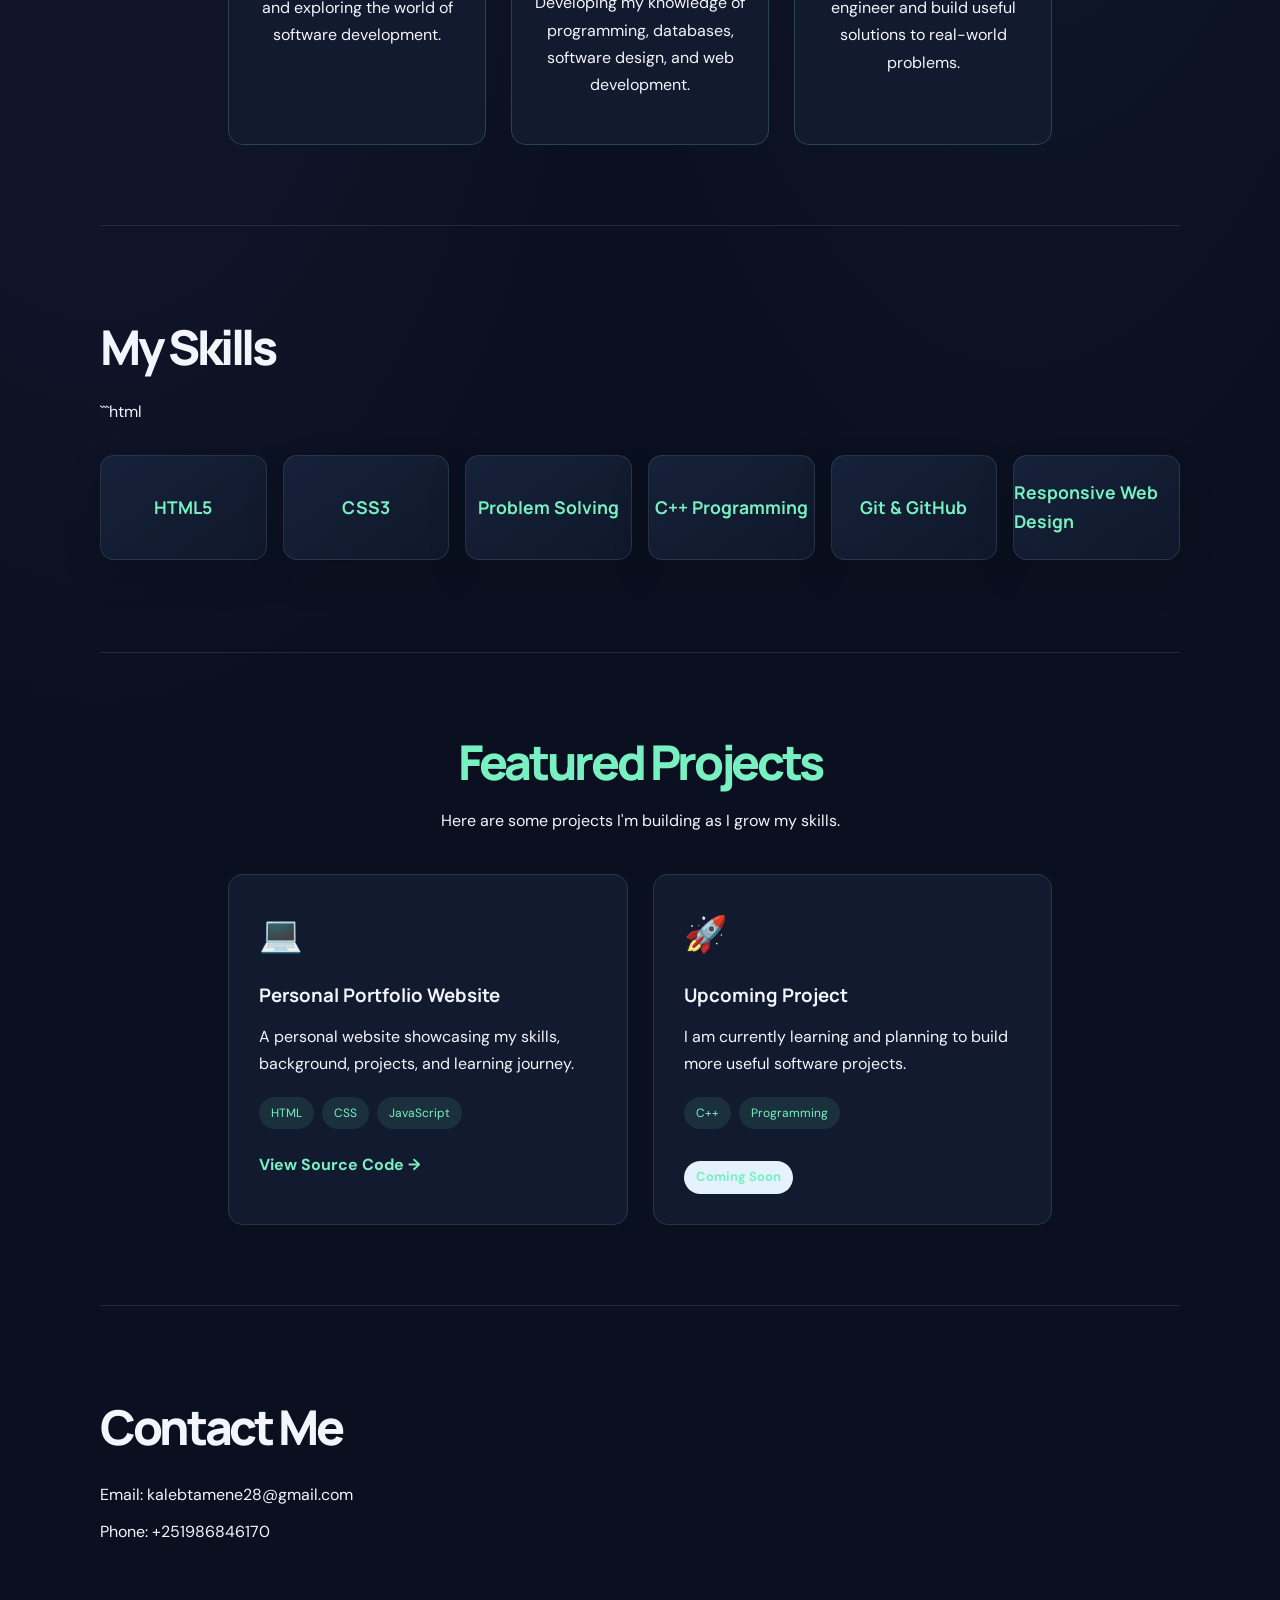
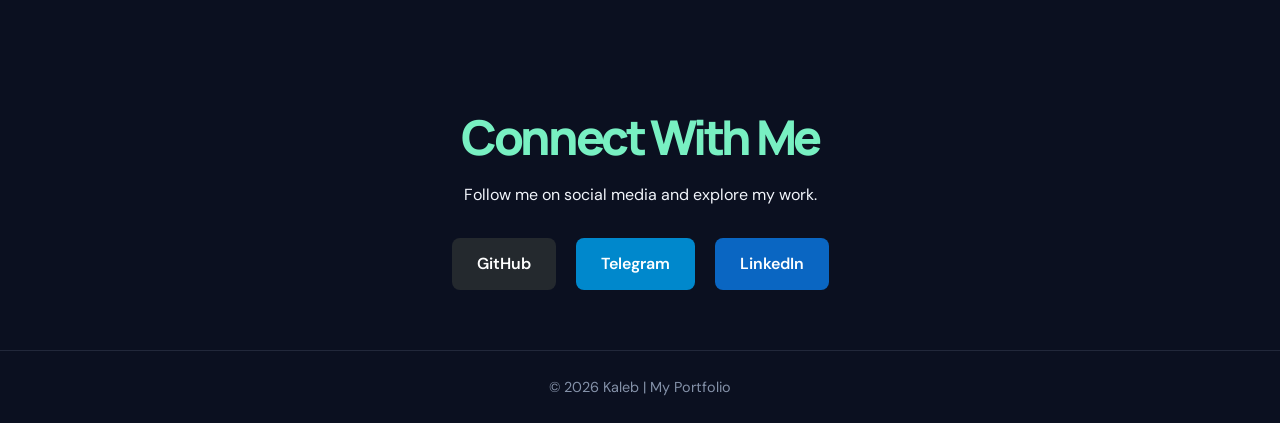
==== commit d9c8e909: "Upgrade projects section with professional cards" ====
--- a/index.html
+++ b/index.html
@@ -116,25 +116,57 @@
 </div>
   </section>
 
-  <section id="projects">
-    <h2>My Projects</h2>
-    <div class="card">
-      <h3>Portfolio Website</h3>
-      <p>A personal website created using HTML and CSS.</p>
-    </div>
-    <div class="card">
-      <h3>Student Project</h3>
-      <p>Add a real university project here when you have one.</p>
-    </div>
-    <div class="card">
-  <h3>Student Management System</h3>
-  <p>
-    A project idea focused on organizing student information,
-    managing records, and improving academic data management.
+ 
+<!-- Featured Projects Section -->
+<section id="projects" class="projects-section">
+  <h2>Featured Projects</h2>
+  <p class="section-description">
+    Here are some projects I'm building as I grow my skills.
   </p>
-  <span class="project-status">Coming Soon</span>
-</div>
-  </section>
+
+  <div class="projects-grid">
+
+    <div class="project-card">
+      <div class="project-icon">💻</div>
+      <h3>Personal Portfolio Website</h3>
+      <p>
+        A personal website showcasing my skills,
+        background, projects, and learning journey.
+      </p>
+
+      <div class="project-tags">
+        <span>HTML</span>
+        <span>CSS</span>
+        <span>JavaScript</span>
+      </div>
+
+      <a href="https://github.com/kalebtamene28-star/personal-portifolio"
+         target="_blank"
+         rel="noopener noreferrer"
+         class="project-link">
+        View Source Code →
+      </a>
+    </div>
+
+    <div class="project-card">
+      <div class="project-icon">🚀</div>
+      <h3>Upcoming Project</h3>
+      <p>
+        I am currently learning and planning
+        to build more useful software projects.
+      </p>
+
+      <div class="project-tags">
+        <span>C++</span>
+        <span>Programming</span>
+      </div>
+
+      <span class="project-status">Coming Soon</span>
+    </div>
+
+  </div>
+</section>
+
 
   <section id="contact">
     <h2>Contact Me</h2>
--- a/style.css
+++ b/style.css
@@ -539,4 +539,86 @@
   font-size: 16px;
   font-style: italic;
   margin-top: 10px;
-}+}
+/* Professional Projects Section */
+.projects-section {
+  padding: 80px 10%;
+  text-align: center;
+}
+
+.projects-section h2 {
+  color: var(--accent);
+  margin-bottom: 12px;
+}
+
+.section-description {
+  color: var(--text-muted);
+  margin-bottom: 40px;
+}
+
+.projects-grid {
+  display: grid;
+  grid-template-columns: repeat(auto-fit, minmax(250px, 1fr));
+  gap: 25px;
+}
+
+.project-card {
+  background: var(--surface);
+  padding: 30px;
+  border-radius: 15px;
+  border: 1px solid rgba(120, 240, 194, 0.15);
+  text-align: left;
+  transition: transform 0.3s ease,
+              border-color 0.3s ease;
+}
+
+.project-card:hover {
+  transform: translateY(-7px);
+  border-color: var(--accent);
+}
+
+.project-icon {
+  font-size: 35px;
+  margin-bottom: 20px;
+}
+
+.project-card h3 {
+  margin-bottom: 12px;
+}
+
+.project-card p {
+  color: var(--text-muted);
+  line-height: 1.7;
+  margin-bottom: 20px;
+}
+
+.project-tags {
+  display: flex;
+  flex-wrap: wrap;
+  gap: 8px;
+  margin-bottom: 22px;
+}
+
+.project-tags span {
+  background: rgba(120, 240, 194, 0.1);
+  color: var(--accent);
+  padding: 6px 12px;
+  border-radius: 20px;
+  font-size: 12px;
+}
+
+.project-link {
+  color: var(--accent);
+  text-decoration: none;
+  font-weight: bold;
+}
+
+.project-link:hover {
+  text-decoration: underline;
+}
+
+.project-status {
+  color: var(--accent);
+  font-size: 13px;
+  font-weight: bold;
+}
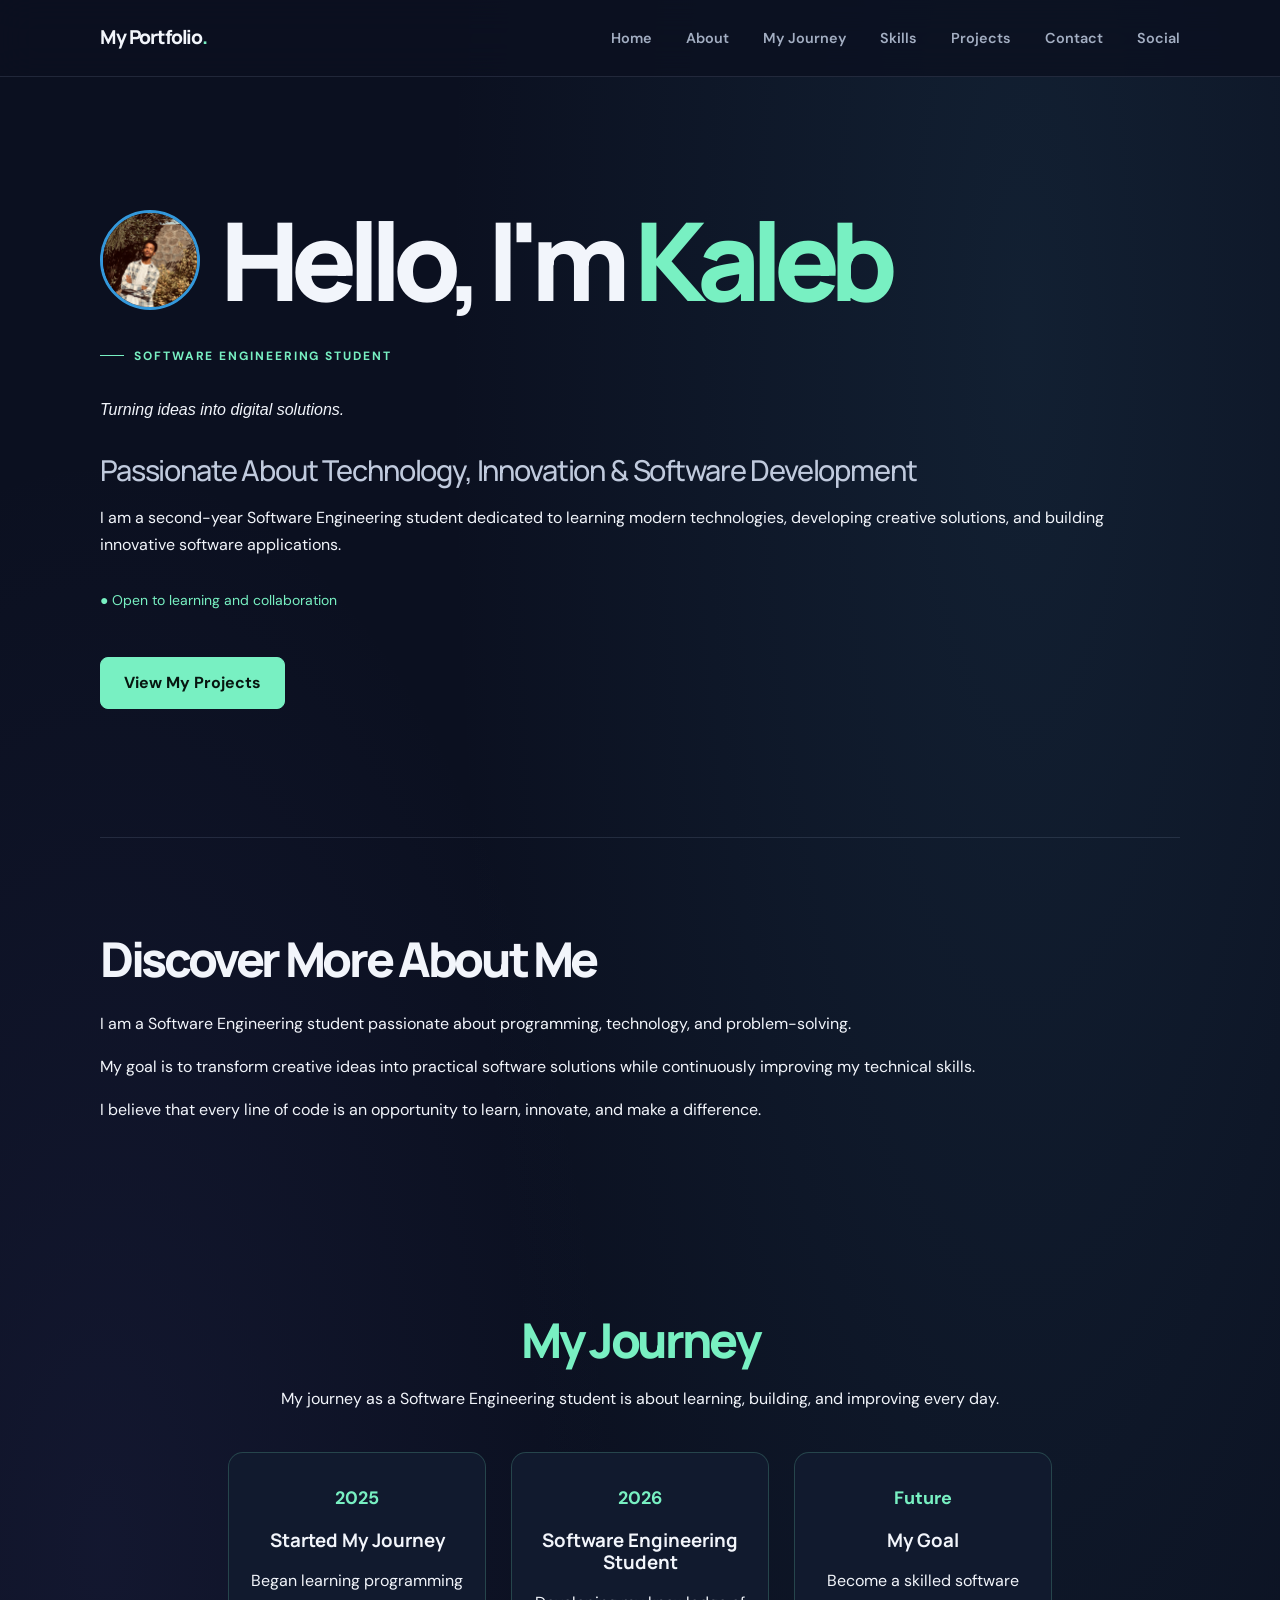
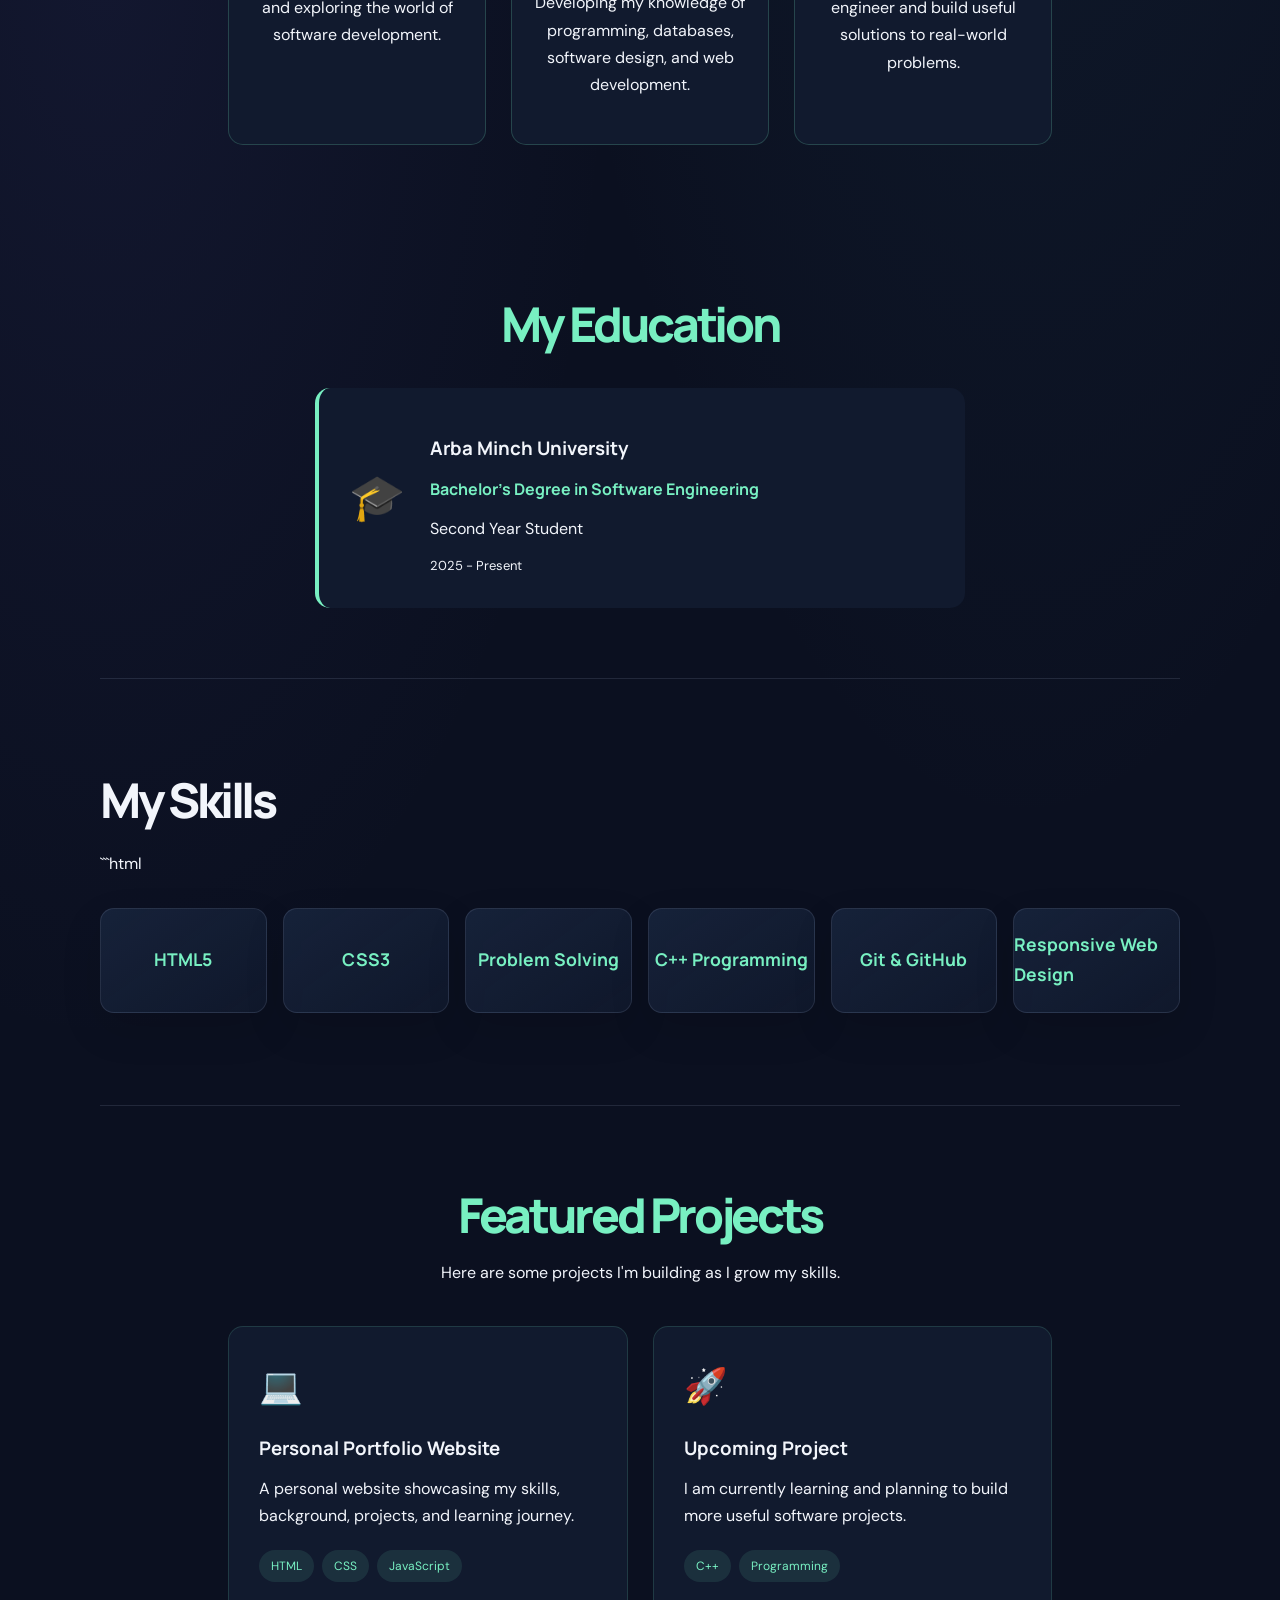
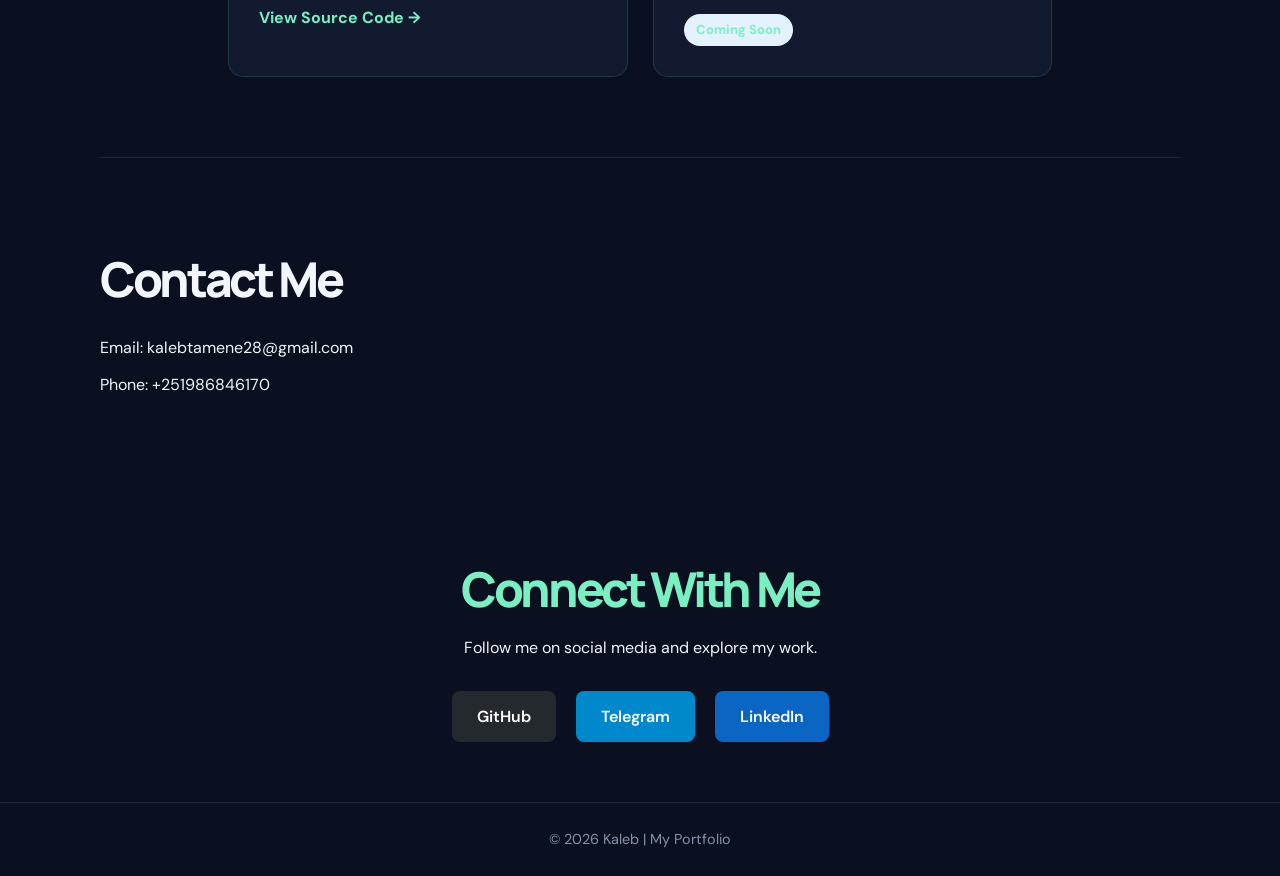
==== commit 477ee800: "Add education section to portfolio" ====
--- a/index.html
+++ b/index.html
@@ -103,6 +103,24 @@
   </div>
 </section>
 
+
+<!-- Education Section -->
+<section id="education" class="education-section">
+  <h2>My Education</h2>
+
+  <div class="education-card">
+    <div class="education-icon">🎓</div>
+
+    <div class="education-info">
+      <h3>Arba Minch University</h3>
+      <h4>Bachelor's Degree in Software Engineering</h4>
+      <p>Second Year Student</p>
+      <span>2025 - Present</span>
+    </div>
+  </div>
+</section>
+
+
   <section id="skills">
     <h2>My Skills</h2>
     ```html
--- a/style.css
+++ b/style.css
@@ -622,3 +622,63 @@
   font-size: 13px;
   font-weight: bold;
 }
+
+/* Education Section */
+.education-section {
+  padding: 70px 10%;
+  text-align: center;
+}
+
+.education-section h2 {
+  color: var(--accent);
+  margin-bottom: 35px;
+}
+
+.education-card {
+  max-width: 650px;
+  margin: auto;
+  padding: 30px;
+  background: var(--surface);
+  border-radius: 15px;
+  border-left: 4px solid var(--accent);
+  display: flex;
+  align-items: center;
+  gap: 25px;
+  text-align: left;
+  transition: transform 0.3s ease;
+}
+
+.education-card:hover {
+  transform: translateY(-5px);
+}
+
+.education-icon {
+  font-size: 45px;
+}
+
+.education-info h3 {
+  margin-bottom: 10px;
+  color: var(--text);
+}
+
+.education-info h4 {
+  color: var(--accent);
+  margin-bottom: 10px;
+}
+
+.education-info p {
+  color: var(--text-muted);
+  margin-bottom: 8px;
+}
+
+.education-info span {
+  font-size: 13px;
+  color: var(--text-muted);
+}
+
+@media (max-width: 500px) {
+  .education-card {
+    flex-direction: column;
+    text-align: center;
+  }
+}
